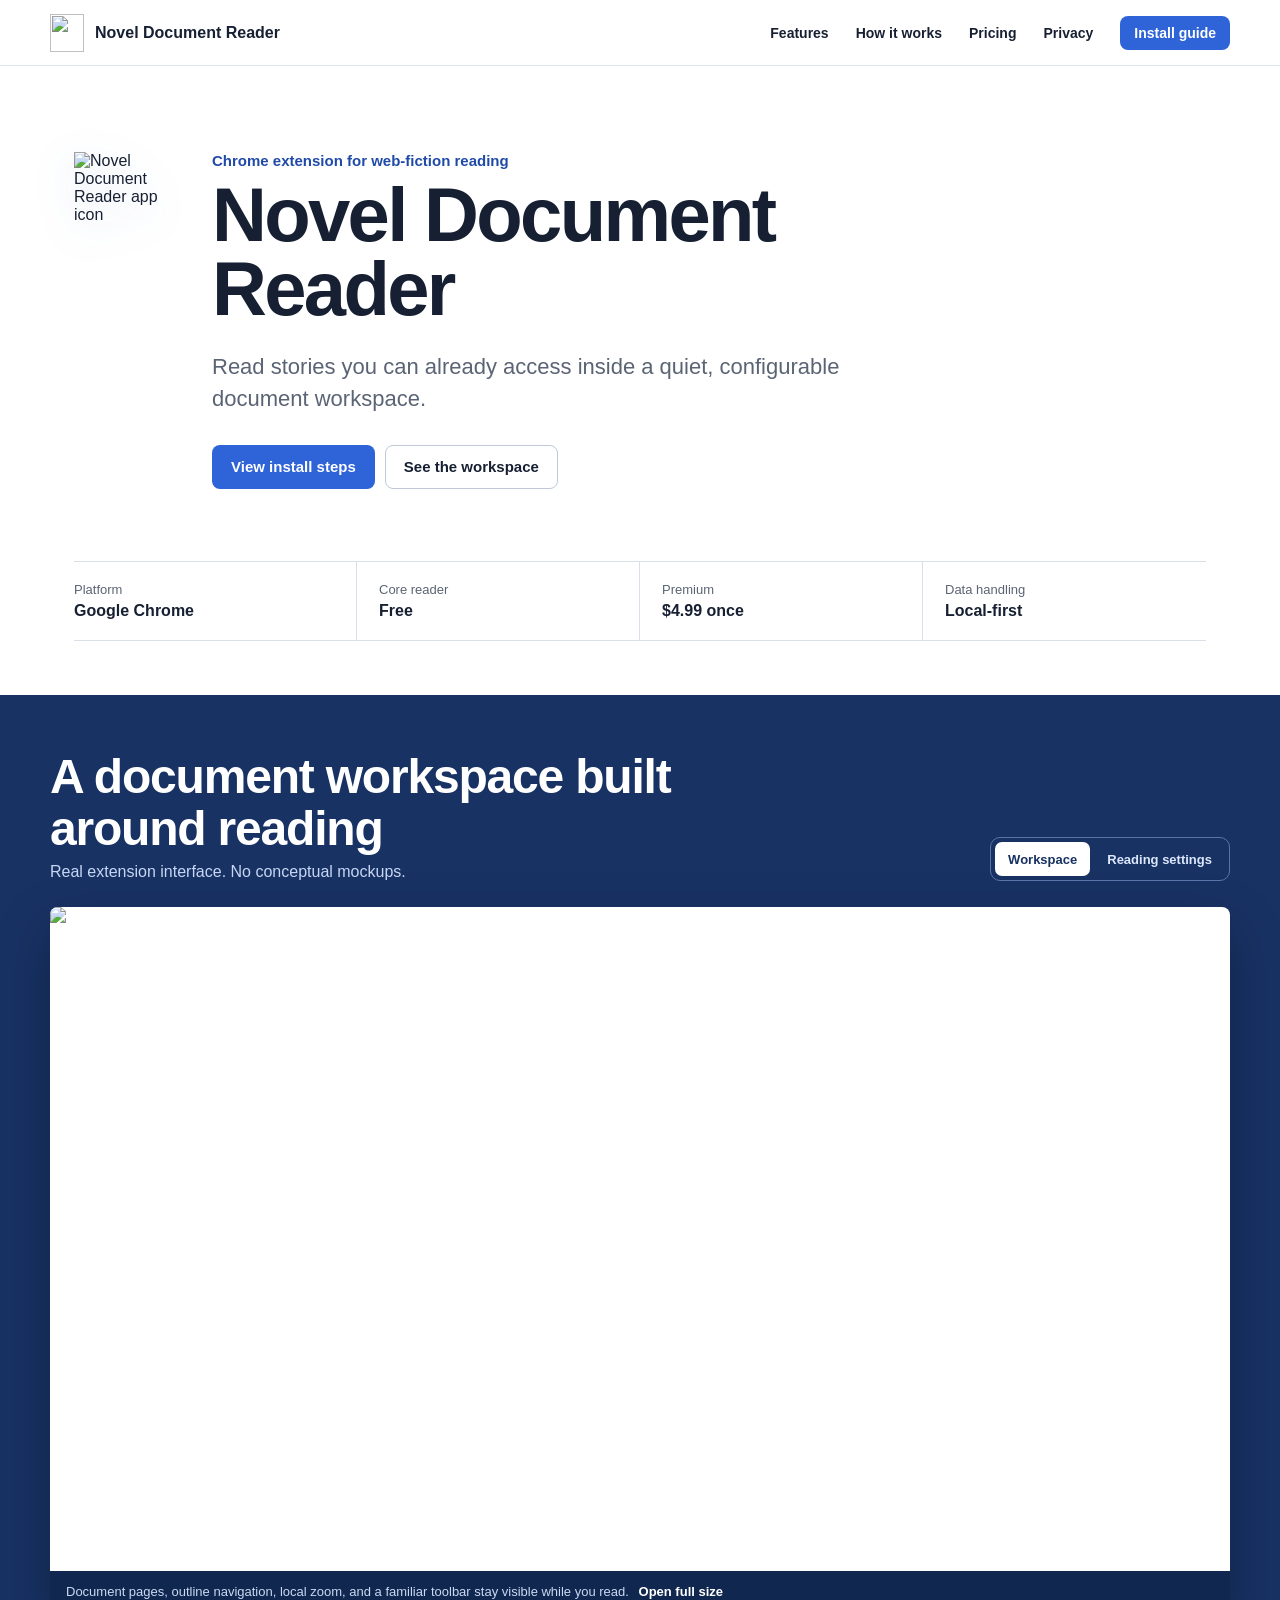
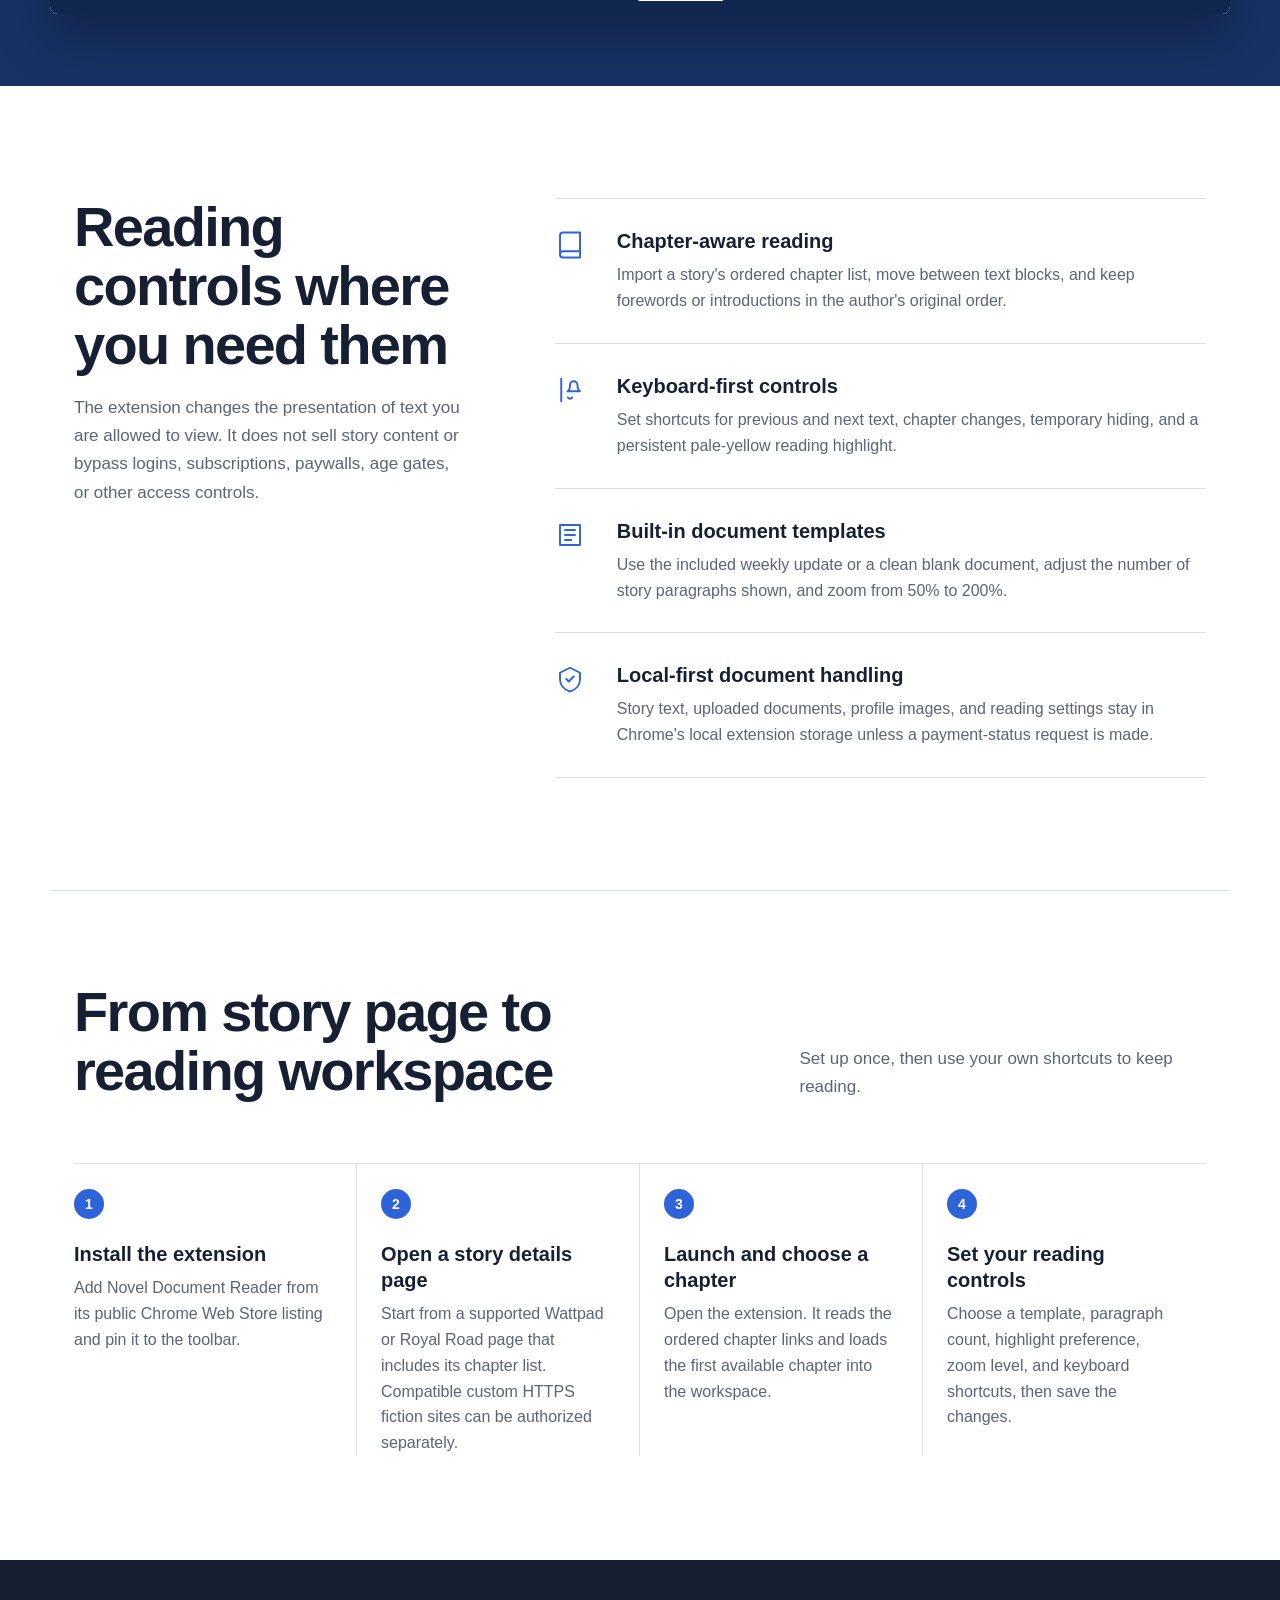
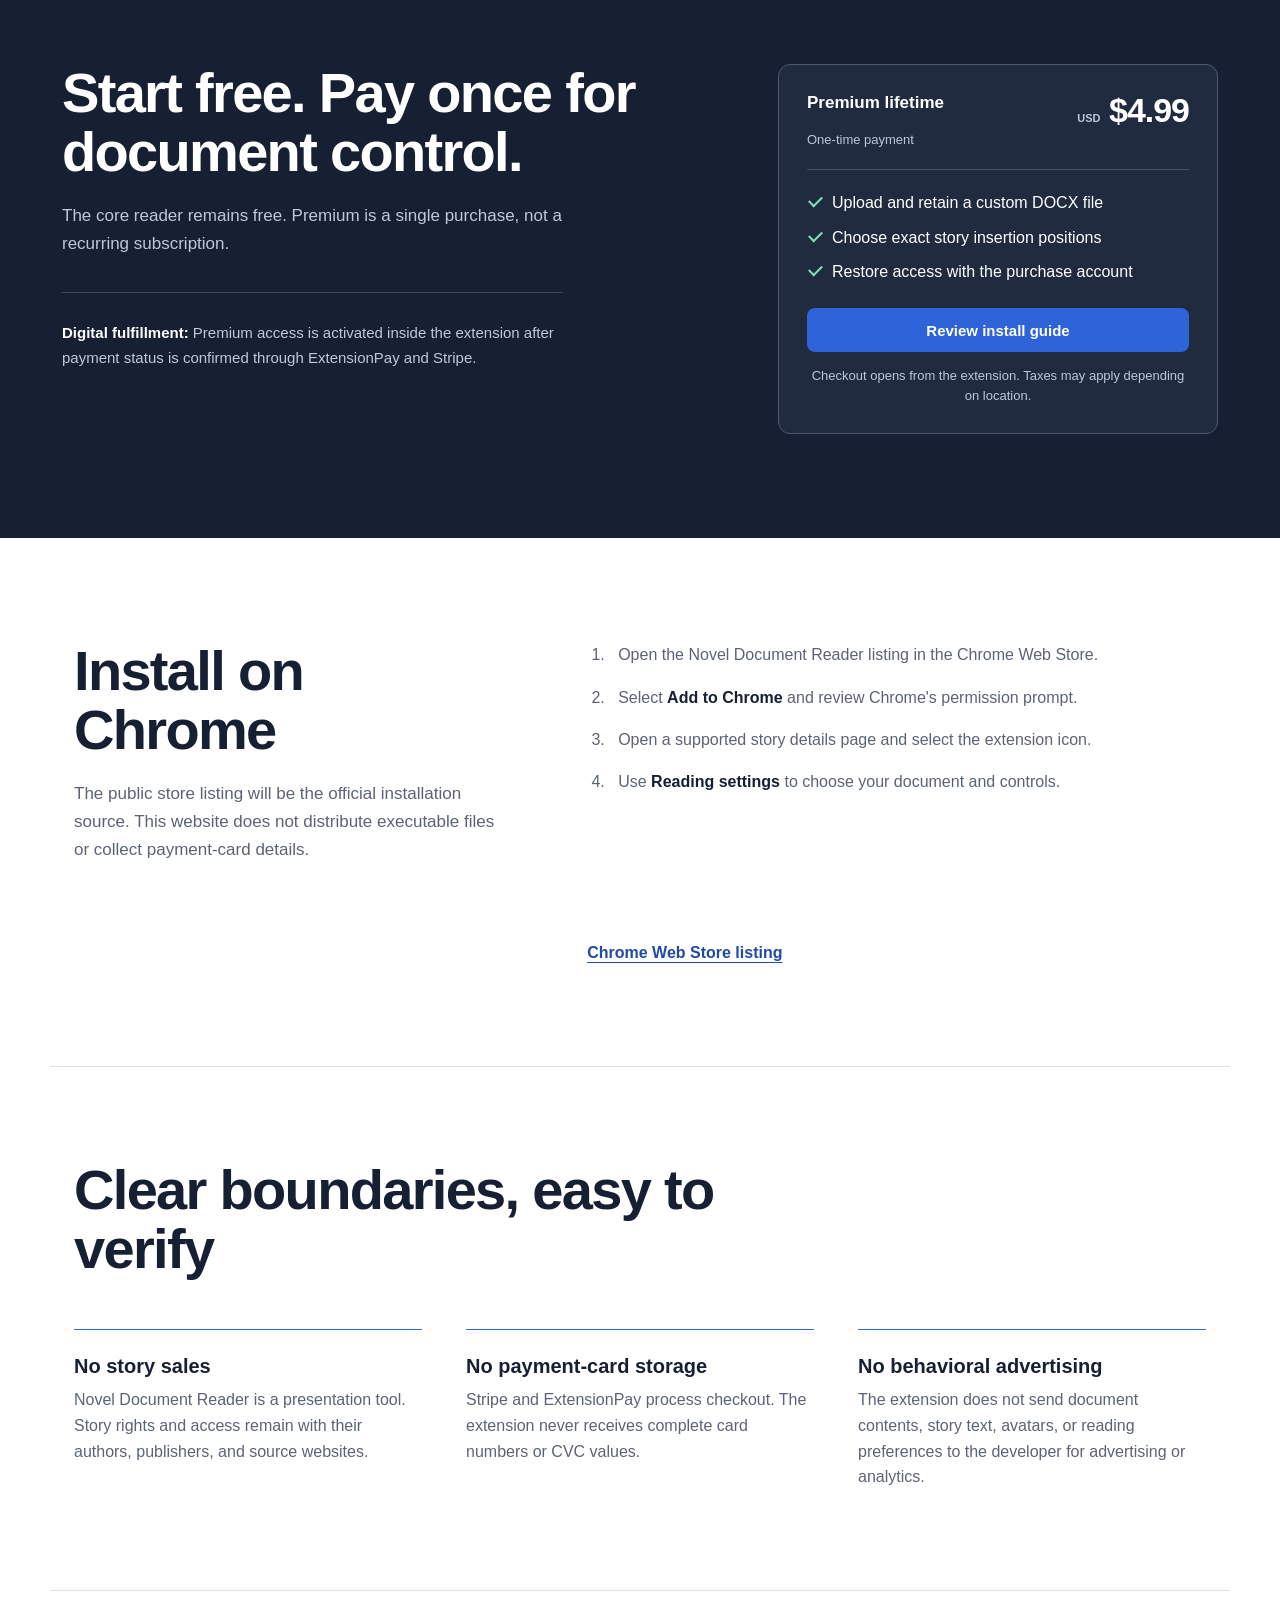
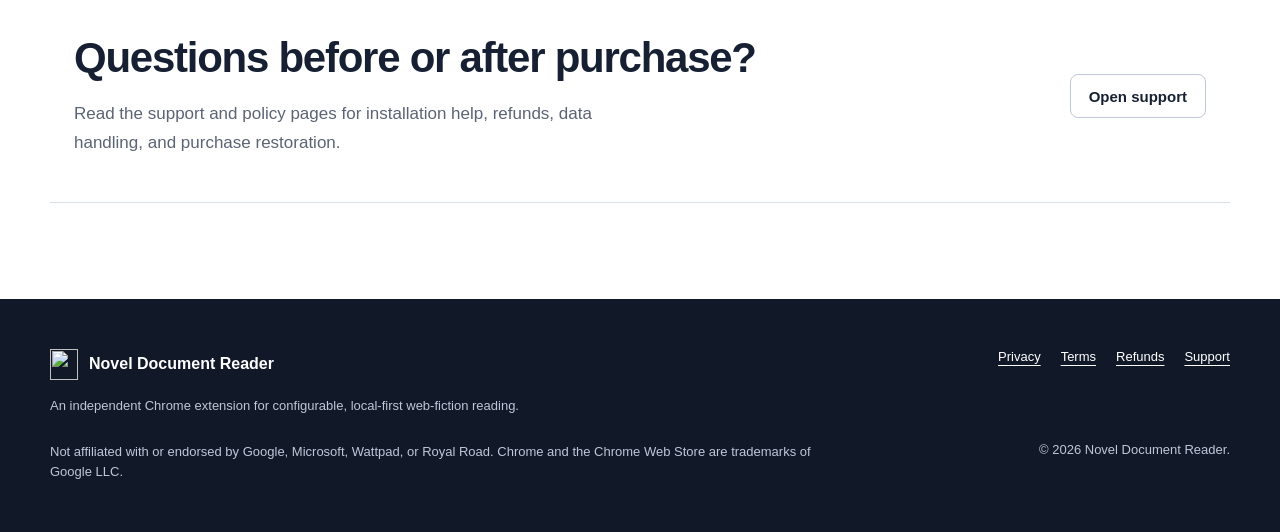
==== index.html @ 437c3168 "first commit" ====
<!doctype html>
<html lang="en">
  <head>
    <meta charset="utf-8">
    <meta name="viewport" content="width=device-width, initial-scale=1">
    <meta name="description" content="Novel Document Reader is a Chrome extension for reading user-accessible web fiction in a configurable document workspace.">
    <meta name="theme-color" content="#ffffff">
    <title>Novel Document Reader</title>
    <link rel="icon" href="assets/product-icon.svg" type="image/svg+xml">
    <link rel="stylesheet" href="styles.css">
    <script src="site-config.js" defer></script>
    <script src="script.js" defer></script>
  </head>
  <body>
    <a class="skip-link" href="#main">Skip to content</a>
    <header class="site-header">
      <a class="brand" href="index.html" aria-label="Novel Document Reader home">
        <img src="assets/product-icon.svg" alt="" width="34" height="38">
        <span>Novel Document Reader</span>
      </a>
      <button class="nav-toggle" type="button" aria-expanded="false" aria-controls="site-nav">
        <svg aria-hidden="true" viewBox="0 0 24 24"><path d="M4 7h16M4 12h16M4 17h16"/></svg>
        <span class="sr-only">Open navigation</span>
      </button>
      <nav id="site-nav" class="site-nav" aria-label="Primary navigation">
        <a href="#features">Features</a>
        <a href="#how-it-works">How it works</a>
        <a href="#pricing">Pricing</a>
        <a href="privacy.html">Privacy</a>
        <a class="header-cta" href="#install">Install guide</a>
      </nav>
    </header>

    <main id="main">
      <section class="product-hero" aria-labelledby="product-title">
        <div class="hero-copy">
          <img class="hero-icon" src="assets/product-icon.svg" alt="Novel Document Reader app icon" width="104" height="116">
          <div class="hero-heading">
            <p class="category">Chrome extension for web-fiction reading</p>
            <h1 id="product-title">Novel Document Reader</h1>
            <p class="hero-summary">Read stories you can already access inside a quiet, configurable document workspace.</p>
            <div class="hero-actions">
              <a class="button primary" href="#install">View install steps</a>
              <a class="button secondary" href="#product-tour">See the workspace</a>
            </div>
          </div>
        </div>
        <dl class="product-facts" aria-label="Product details">
          <div><dt>Platform</dt><dd>Google Chrome</dd></div>
          <div><dt>Core reader</dt><dd>Free</dd></div>
          <div><dt>Premium</dt><dd>$4.99 once</dd></div>
          <div><dt>Data handling</dt><dd>Local-first</dd></div>
        </dl>
      </section>

      <section id="product-tour" class="product-tour" aria-labelledby="tour-title">
        <div class="tour-heading">
          <div>
            <h2 id="tour-title">A document workspace built around reading</h2>
            <p>Real extension interface. No conceptual mockups.</p>
          </div>
          <div class="media-tabs" role="tablist" aria-label="Product screenshots">
            <button id="tab-workspace" role="tab" aria-selected="true" aria-controls="shot-workspace" data-shot="workspace">Workspace</button>
            <button id="tab-settings" role="tab" aria-selected="false" aria-controls="shot-settings" data-shot="settings">Reading settings</button>
          </div>
        </div>
        <div class="screenshot-stage">
          <figure id="shot-workspace" role="tabpanel" aria-labelledby="tab-workspace">
            <img src="assets/extension-workspace.png" alt="Novel Document Reader showing a multi-page document, document outline, formatting toolbar, and reading controls" width="1280" height="720">
            <figcaption>Document pages, outline navigation, local zoom, and a familiar toolbar stay visible while you read. <a href="assets/extension-workspace.png" target="_blank" rel="noreferrer">Open full size</a></figcaption>
          </figure>
          <figure id="shot-settings" role="tabpanel" aria-labelledby="tab-settings" hidden>
            <img src="assets/extension-settings.png" alt="Novel Document Reader settings panel with document templates, website selection, chapter controls, and premium options" width="1280" height="720">
            <figcaption>Choose the source website, chapter, document template, paragraph count, and keyboard controls from one settings panel. <a href="assets/extension-settings.png" target="_blank" rel="noreferrer">Open full size</a></figcaption>
          </figure>
        </div>
      </section>

      <section id="features" class="feature-section" aria-labelledby="features-title">
        <div class="section-intro">
          <h2 id="features-title">Reading controls where you need them</h2>
          <p>The extension changes the presentation of text you are allowed to view. It does not sell story content or bypass logins, subscriptions, paywalls, age gates, or other access controls.</p>
        </div>
        <div class="feature-list">
          <article>
            <svg aria-hidden="true" viewBox="0 0 24 24"><path d="M4 19.5A2.5 2.5 0 0 1 6.5 17H20M6.5 2H20v20H6.5A2.5 2.5 0 0 1 4 19.5v-15A2.5 2.5 0 0 1 6.5 2Z"/></svg>
            <div><h3>Chapter-aware reading</h3><p>Import a story's ordered chapter list, move between text blocks, and keep forewords or introductions in the author's original order.</p></div>
          </article>
          <article>
            <svg aria-hidden="true" viewBox="0 0 24 24"><path d="M18 8a3 3 0 1 0-6 0c0 4-2 5-2 5h10s-2-1-2-5ZM13.7 18a2 2 0 0 1-3.4 0M5 3v18"/></svg>
            <div><h3>Keyboard-first controls</h3><p>Set shortcuts for previous and next text, chapter changes, temporary hiding, and a persistent pale-yellow reading highlight.</p></div>
          </article>
          <article>
            <svg aria-hidden="true" viewBox="0 0 24 24"><path d="M4 4h16v16H4zM8 8h8M8 12h8M8 16h5"/></svg>
            <div><h3>Built-in document templates</h3><p>Use the included weekly update or a clean blank document, adjust the number of story paragraphs shown, and zoom from 50% to 200%.</p></div>
          </article>
          <article>
            <svg aria-hidden="true" viewBox="0 0 24 24"><path d="M12 3 4 7v5c0 5 3.4 8.7 8 10 4.6-1.3 8-5 8-10V7l-8-4ZM9 12l2 2 4-4"/></svg>
            <div><h3>Local-first document handling</h3><p>Story text, uploaded documents, profile images, and reading settings stay in Chrome's local extension storage unless a payment-status request is made.</p></div>
          </article>
        </div>
      </section>

      <section id="how-it-works" class="steps-section" aria-labelledby="steps-title">
        <div class="section-intro compact">
          <h2 id="steps-title">From story page to reading workspace</h2>
          <p>Set up once, then use your own shortcuts to keep reading.</p>
        </div>
        <ol class="steps">
          <li><span>1</span><div><h3>Install the extension</h3><p>Add Novel Document Reader from its public Chrome Web Store listing and pin it to the toolbar.</p></div></li>
          <li><span>2</span><div><h3>Open a story details page</h3><p>Start from a supported Wattpad or Royal Road page that includes its chapter list. Compatible custom HTTPS fiction sites can be authorized separately.</p></div></li>
          <li><span>3</span><div><h3>Launch and choose a chapter</h3><p>Open the extension. It reads the ordered chapter links and loads the first available chapter into the workspace.</p></div></li>
          <li><span>4</span><div><h3>Set your reading controls</h3><p>Choose a template, paragraph count, highlight preference, zoom level, and keyboard shortcuts, then save the changes.</p></div></li>
        </ol>
      </section>

      <section id="pricing" class="pricing-section" aria-labelledby="pricing-title">
        <div class="pricing-copy">
          <h2 id="pricing-title">Start free. Pay once for document control.</h2>
          <p>The core reader remains free. Premium is a single purchase, not a recurring subscription.</p>
          <p class="fulfillment"><strong>Digital fulfillment:</strong> Premium access is activated inside the extension after payment status is confirmed through ExtensionPay and Stripe.</p>
        </div>
        <div class="price-panel" aria-label="Premium lifetime price">
          <div class="price-line"><span>Premium lifetime</span><strong><small>USD</small> $4.99</strong></div>
          <p>One-time payment</p>
          <ul>
            <li>Upload and retain a custom DOCX file</li>
            <li>Choose exact story insertion positions</li>
            <li>Restore access with the purchase account</li>
          </ul>
          <a class="button primary full" href="#install">Review install guide</a>
          <p class="price-note">Checkout opens from the extension. Taxes may apply depending on location.</p>
        </div>
      </section>

      <section id="install" class="install-section" aria-labelledby="install-title">
        <div>
          <h2 id="install-title">Install on Chrome</h2>
          <p>The public store listing will be the official installation source. This website does not distribute executable files or collect payment-card details.</p>
        </div>
        <ol>
          <li>Open the Novel Document Reader listing in the Chrome Web Store.</li>
          <li>Select <strong>Add to Chrome</strong> and review Chrome's permission prompt.</li>
          <li>Open a supported story details page and select the extension icon.</li>
          <li>Use <strong>Reading settings</strong> to choose your document and controls.</li>
        </ol>
        <a class="text-link store-link" href="#" data-store-link aria-disabled="true">Chrome Web Store listing</a>
      </section>

      <section class="trust-section" aria-labelledby="trust-title">
        <h2 id="trust-title">Clear boundaries, easy to verify</h2>
        <div class="trust-grid">
          <div><h3>No story sales</h3><p>Novel Document Reader is a presentation tool. Story rights and access remain with their authors, publishers, and source websites.</p></div>
          <div><h3>No payment-card storage</h3><p>Stripe and ExtensionPay process checkout. The extension never receives complete card numbers or CVC values.</p></div>
          <div><h3>No behavioral advertising</h3><p>The extension does not send document contents, story text, avatars, or reading preferences to the developer for advertising or analytics.</p></div>
        </div>
      </section>

      <section class="support-strip" aria-labelledby="support-title">
        <div><h2 id="support-title">Questions before or after purchase?</h2><p>Read the support and policy pages for installation help, refunds, data handling, and purchase restoration.</p></div>
        <a class="button secondary" href="support.html">Open support</a>
      </section>
    </main>

    <footer class="site-footer">
      <div><a class="brand footer-brand" href="index.html"><img src="assets/product-icon.svg" alt="" width="28" height="31"><span>Novel Document Reader</span></a><p>An independent Chrome extension for configurable, local-first web-fiction reading.</p></div>
      <nav aria-label="Policies"><a href="privacy.html">Privacy</a><a href="terms.html">Terms</a><a href="refunds.html">Refunds</a><a href="support.html">Support</a></nav>
      <p class="legal">Not affiliated with or endorsed by Google, Microsoft, Wattpad, or Royal Road. Chrome and the Chrome Web Store are trademarks of Google LLC.</p>
      <p class="copyright">&copy; <span data-current-year></span> Novel Document Reader.</p>
    </footer>
  </body>
</html>
---- styles.css ----
@font-face {
  font-family: "Figtree";
  src: url("assets/fonts/Figtree-Variable.ttf") format("truetype");
  font-weight: 300 900;
  font-style: normal;
  font-display: swap;
}

:root {
  --paper: #ffffff;
  --canvas: #f3f6fb;
  --canvas-strong: #e9eef7;
  --ink: #172033;
  --muted: #5b6474;
  --blue: #2f63d8;
  --blue-dark: #204aa8;
  --blue-soft: #e9f0ff;
  --rule: #d9e0ea;
  --focus: #174ea6;
  --success: #167453;
  --max-width: 1180px;
  color-scheme: light;
  font-family: "Figtree", "Avenir Next", "Segoe UI", sans-serif;
  color: var(--ink);
  background: var(--paper);
  font-synthesis: none;
  text-rendering: optimizeLegibility;
}

* { box-sizing: border-box; }
html { scroll-behavior: smooth; }
body { min-width: 320px; margin: 0; background: var(--paper); }
body.nav-open { overflow: hidden; }
img { display: block; max-width: 100%; }
a { color: inherit; text-decoration-thickness: 1px; text-underline-offset: 4px; }
button, input, select { font: inherit; }
button, a { -webkit-tap-highlight-color: transparent; }
::selection { color: #fff; background: var(--blue); }

.sr-only { position: absolute; width: 1px; height: 1px; padding: 0; margin: -1px; overflow: hidden; clip: rect(0, 0, 0, 0); white-space: nowrap; border: 0; }
.skip-link { position: fixed; top: 10px; left: 10px; z-index: 100; padding: 10px 14px; color: #fff; background: var(--ink); transform: translateY(-150%); }
.skip-link:focus { transform: translateY(0); }
:focus-visible { outline: 3px solid var(--focus); outline-offset: 3px; }

.site-header { position: sticky; top: 0; z-index: 30; min-height: 66px; display: flex; align-items: center; justify-content: space-between; gap: 32px; padding: 10px max(24px, calc((100vw - var(--max-width)) / 2)); border-bottom: 1px solid rgba(217, 224, 234, .88); background: rgba(255, 255, 255, .96); }
.brand { display: inline-flex; align-items: center; gap: 11px; font-size: 16px; font-weight: 720; text-decoration: none; }
.brand img { flex: 0 0 auto; }
.site-nav { display: flex; align-items: center; gap: 27px; font-size: 14px; font-weight: 560; }
.site-nav a { text-decoration: none; }
.site-nav a:not(.header-cta):hover { color: var(--blue-dark); }
.header-cta { padding: 9px 14px; border-radius: 8px; color: #fff; background: var(--blue); }
.header-cta:hover { background: var(--blue-dark); }
.nav-toggle { display: none; width: 40px; height: 40px; place-items: center; padding: 0; border: 0; border-radius: 8px; color: var(--ink); background: transparent; }
.nav-toggle svg { width: 22px; fill: none; stroke: currentColor; stroke-width: 1.8; stroke-linecap: round; }

.product-hero { max-width: var(--max-width); min-height: 430px; margin: 0 auto; padding: 86px 24px 54px; }
.hero-copy { display: grid; grid-template-columns: 104px minmax(0, 760px); align-items: start; gap: 34px; }
.hero-icon { width: 104px; height: 116px; filter: drop-shadow(0 13px 20px rgba(31, 75, 164, .18)); }
.category { margin: 0 0 9px; color: var(--blue-dark); font-size: 15px; font-weight: 680; }
h1, h2, h3, p { overflow-wrap: break-word; }
h1 { max-width: 760px; margin: 0; font-size: clamp(46px, 6vw, 76px); line-height: .98; letter-spacing: -.035em; font-weight: 760; }
.hero-summary { max-width: 670px; margin: 24px 0 0; color: var(--muted); font-size: 22px; line-height: 1.45; }
.hero-actions { display: flex; flex-wrap: wrap; gap: 10px; margin-top: 30px; }
.button { min-height: 44px; display: inline-flex; align-items: center; justify-content: center; padding: 0 18px; border: 1px solid transparent; border-radius: 8px; font-size: 15px; font-weight: 680; text-decoration: none; transition: background-color .18s ease, border-color .18s ease, color .18s ease; }
.button.primary { color: #fff; background: var(--blue); }
.button.primary:hover { background: var(--blue-dark); }
.button.secondary { border-color: #bfc9d8; color: var(--ink); background: var(--paper); }
.button.secondary:hover { border-color: var(--blue); color: var(--blue-dark); background: var(--blue-soft); }
.button.full { width: 100%; }
.product-facts { display: grid; grid-template-columns: repeat(4, minmax(0, 1fr)); margin: 72px 0 0; border-top: 1px solid var(--rule); border-bottom: 1px solid var(--rule); }
.product-facts div { min-width: 0; padding: 20px 22px; border-right: 1px solid var(--rule); }
.product-facts div:first-child { padding-left: 0; }
.product-facts div:last-child { border-right: 0; }
.product-facts dt { margin-bottom: 5px; color: var(--muted); font-size: 13px; }
.product-facts dd { margin: 0; font-size: 16px; font-weight: 680; }

.product-tour { padding: 56px max(24px, calc((100vw - var(--max-width)) / 2)) 72px; color: #fff; background: #183264; }
.tour-heading { display: flex; align-items: end; justify-content: space-between; gap: 24px; margin-bottom: 26px; }
.tour-heading h2 { max-width: 710px; margin: 0; font-size: clamp(30px, 4vw, 48px); line-height: 1.08; letter-spacing: -.025em; }
.tour-heading p { margin: 9px 0 0; color: #c8d7f4; }
.media-tabs { flex: 0 0 auto; display: flex; gap: 4px; padding: 4px; border: 1px solid #5874aa; border-radius: 10px; }
.media-tabs button { min-height: 34px; padding: 0 13px; border: 0; border-radius: 7px; color: #dce7fb; background: transparent; cursor: pointer; font-size: 13px; font-weight: 620; }
.media-tabs button[aria-selected="true"] { color: #173263; background: #fff; }
.screenshot-stage { overflow: hidden; border-radius: 8px; background: #fff; box-shadow: 0 22px 54px rgba(0, 0, 0, .28); }
.screenshot-stage figure { margin: 0; }
.screenshot-stage figure[hidden] { display: none; }
.screenshot-stage img { width: 100%; height: auto; aspect-ratio: 16 / 9; object-fit: cover; object-position: top left; }
.screenshot-stage figcaption { padding: 12px 16px; color: #cbd9f3; background: #102750; font-size: 13px; line-height: 1.45; }
.screenshot-stage figcaption a { margin-left: 6px; color: #fff; font-weight: 680; white-space: nowrap; }

.feature-section, .steps-section, .pricing-section, .install-section, .trust-section, .support-strip { max-width: var(--max-width); margin: 0 auto; padding-left: 24px; padding-right: 24px; }
.feature-section { display: grid; grid-template-columns: minmax(260px, .75fr) minmax(0, 1.25fr); gap: 90px; padding-top: 112px; padding-bottom: 112px; }
.section-intro { align-self: start; position: sticky; top: 106px; }
.section-intro h2, .pricing-copy h2, .install-section h2, .trust-section > h2, .support-strip h2 { margin: 0; font-size: clamp(34px, 4.4vw, 56px); line-height: 1.05; letter-spacing: -.03em; }
.section-intro p, .pricing-copy > p, .install-section > div > p, .support-strip p { max-width: 60ch; margin: 20px 0 0; color: var(--muted); font-size: 17px; line-height: 1.65; }
.feature-list { border-top: 1px solid var(--rule); }
.feature-list article { display: grid; grid-template-columns: 42px minmax(0, 1fr); gap: 20px; padding: 29px 0; border-bottom: 1px solid var(--rule); }
.feature-list svg { width: 30px; height: 30px; margin-top: 2px; fill: none; stroke: var(--blue); stroke-width: 1.55; stroke-linecap: round; stroke-linejoin: round; }
.feature-list h3, .steps h3, .trust-grid h3 { margin: 0; font-size: 20px; line-height: 1.3; }
.feature-list p, .steps p, .trust-grid p { max-width: 66ch; margin: 8px 0 0; color: var(--muted); line-height: 1.62; }

.steps-section { padding-top: 92px; padding-bottom: 104px; border-top: 1px solid var(--rule); }
.section-intro.compact { position: static; display: grid; grid-template-columns: minmax(0, 1fr) minmax(260px, .6fr); gap: 48px; align-items: end; }
.section-intro.compact p { margin: 0; }
.steps { display: grid; grid-template-columns: repeat(4, minmax(0, 1fr)); gap: 0; margin: 62px 0 0; padding: 0; list-style: none; border-top: 1px solid var(--rule); }
.steps li { padding: 25px 24px 0 0; border-right: 1px solid var(--rule); }
.steps li + li { padding-left: 24px; }
.steps li:last-child { border-right: 0; }
.steps li > span { width: 30px; height: 30px; display: grid; place-items: center; margin-bottom: 22px; border-radius: 50%; color: #fff; background: var(--blue); font-size: 14px; font-variant-numeric: tabular-nums; font-weight: 720; }

.pricing-section { max-width: none; display: grid; grid-template-columns: minmax(0, 620px) minmax(340px, 440px); justify-content: center; gap: 96px; padding-top: 104px; padding-bottom: 104px; color: #fff; background: #172033; }
.pricing-copy > p { color: #bec8d9; }
.pricing-copy .fulfillment { margin-top: 34px; padding-top: 28px; border-top: 1px solid #3d4658; font-size: 15px; }
.pricing-copy .fulfillment strong { color: #fff; }
.price-panel { align-self: start; padding: 28px; border: 1px solid #4a5770; border-radius: 12px; background: #202b40; }
.price-line { display: flex; align-items: start; justify-content: space-between; gap: 20px; }
.price-line > span { font-size: 17px; font-weight: 670; }
.price-line strong { font-size: 34px; line-height: 1; letter-spacing: -.03em; white-space: nowrap; }
.price-line small { color: #bac6dc; font-size: 11px; letter-spacing: 0; }
.price-panel > p { margin: 5px 0 22px; color: #bac6dc; font-size: 13px; }
.price-panel ul { display: grid; gap: 12px; margin: 0 0 25px; padding: 22px 0 0; border-top: 1px solid #46536a; list-style: none; }
.price-panel li { position: relative; padding-left: 25px; line-height: 1.4; }
.price-panel li::before { content: ""; position: absolute; left: 2px; top: 4px; width: 11px; height: 6px; border-left: 2px solid #7ee0b9; border-bottom: 2px solid #7ee0b9; transform: rotate(-45deg); }
.price-panel .price-note { margin: 14px 0 0; text-align: center; line-height: 1.5; }

.install-section { display: grid; grid-template-columns: minmax(260px, .7fr) minmax(340px, 1fr); gap: 80px; padding-top: 104px; padding-bottom: 104px; }
.install-section ol { margin: 0; padding-left: 22px; }
.install-section li { padding: 0 0 17px 9px; color: var(--muted); line-height: 1.58; }
.install-section li strong { color: var(--ink); }
.install-section .text-link { grid-column: 2; justify-self: start; color: var(--blue-dark); font-weight: 680; }
.store-link[aria-disabled="true"] { color: var(--muted); cursor: not-allowed; text-decoration-style: dotted; }

.trust-section { padding-top: 94px; padding-bottom: 100px; border-top: 1px solid var(--rule); }
.trust-section > h2 { max-width: 700px; }
.trust-grid { display: grid; grid-template-columns: repeat(3, minmax(0, 1fr)); gap: 44px; margin-top: 50px; }
.trust-grid div { padding-top: 23px; border-top: 1px solid var(--blue); }
.support-strip { display: flex; align-items: center; justify-content: space-between; gap: 48px; margin-bottom: 96px; padding-top: 45px; padding-bottom: 45px; border-top: 1px solid var(--rule); border-bottom: 1px solid var(--rule); }
.support-strip h2 { font-size: clamp(28px, 3.5vw, 42px); }

.site-footer { display: grid; grid-template-columns: minmax(300px, 1fr) auto; gap: 26px 60px; padding: 50px max(24px, calc((100vw - var(--max-width)) / 2)); color: #bec7d8; background: #111828; font-size: 13px; }
.footer-brand { color: #fff; }
.site-footer > div > p { max-width: 470px; margin: 13px 0 0; line-height: 1.55; }
.site-footer nav { display: flex; flex-wrap: wrap; align-items: start; justify-content: end; gap: 20px; }
.site-footer nav a { color: #fff; }
.site-footer .legal { max-width: 780px; margin: 0; line-height: 1.55; }
.site-footer .copyright { margin: 0; text-align: right; }

.policy-main { max-width: 820px; min-height: calc(100vh - 320px); margin: 0 auto; padding: 78px 24px 110px; }
.policy-main h1 { max-width: 800px; font-size: clamp(42px, 6vw, 68px); }
.policy-lead { margin: 20px 0 48px; color: var(--muted); font-size: 19px; line-height: 1.6; }
.policy-main section { padding: 28px 0; border-top: 1px solid var(--rule); }
.policy-main h2 { margin: 0 0 12px; font-size: 24px; letter-spacing: -.015em; }
.policy-main p, .policy-main li { color: #434d5e; line-height: 1.7; }
.policy-main ul { padding-left: 22px; }
.policy-meta { display: flex; flex-wrap: wrap; gap: 14px 30px; margin-top: 32px; color: var(--muted); font-size: 14px; }
.contact-link { color: var(--blue-dark); font-weight: 650; }
.notice { padding: 16px 18px; border: 1px solid #e6b858; border-radius: 8px; color: #62470c; background: #fff8e6; }

@media (max-width: 920px) {
  .feature-section, .pricing-section, .install-section { grid-template-columns: 1fr; gap: 52px; }
  .section-intro { position: static; }
  .steps { grid-template-columns: repeat(2, minmax(0, 1fr)); row-gap: 38px; }
  .steps li:nth-child(2) { border-right: 0; }
  .steps li:nth-child(3) { padding-left: 0; }
  .pricing-section { justify-content: stretch; }
  .price-panel { width: min(100%, 520px); }
  .install-section .text-link { grid-column: 1; }
  .trust-grid { grid-template-columns: 1fr; gap: 24px; }
}

@media (max-width: 720px) {
  .site-header { min-height: 58px; padding: 8px 18px; }
  .brand { font-size: 14px; }
  .brand img { width: 29px; height: 33px; }
  .nav-toggle { display: grid; }
  .site-nav { position: fixed; inset: 58px 0 0; display: none; align-content: start; gap: 0; padding: 22px 20px; background: var(--paper); }
  .nav-open .site-nav { display: grid; }
  .site-nav a { padding: 16px 5px; border-bottom: 1px solid var(--rule); font-size: 17px; }
  .site-nav .header-cta { margin-top: 18px; border: 0; text-align: center; }
  .product-hero { min-height: auto; padding-top: 56px; }
  .hero-copy { grid-template-columns: 68px minmax(0, 1fr); gap: 18px; }
  .hero-icon { width: 68px; height: 76px; }
  h1 { font-size: clamp(38px, 12vw, 56px); }
  .category { font-size: 13px; }
  .hero-summary { grid-column: 1 / -1; margin-top: 18px; font-size: 18px; }
  .hero-actions { grid-column: 1 / -1; }
  .product-facts { grid-template-columns: repeat(2, minmax(0, 1fr)); margin-top: 48px; }
  .product-facts div { padding: 16px 14px; border-bottom: 1px solid var(--rule); }
  .product-facts div:nth-child(2) { border-right: 0; }
  .product-facts div:nth-child(3), .product-facts div:nth-child(4) { border-bottom: 0; }
  .product-facts div:first-child { padding-left: 14px; }
  .tour-heading { align-items: stretch; flex-direction: column; }
  .media-tabs { align-self: start; }
  .screenshot-stage img { min-height: 0; object-fit: contain; object-position: top left; }
  .feature-section, .steps-section, .install-section, .trust-section { padding-top: 72px; padding-bottom: 72px; }
  .section-intro.compact { grid-template-columns: 1fr; gap: 12px; }
  .steps { grid-template-columns: 1fr; }
  .steps li, .steps li + li, .steps li:nth-child(3) { display: grid; grid-template-columns: 36px minmax(0, 1fr); gap: 14px; padding: 22px 0; border-right: 0; border-bottom: 1px solid var(--rule); }
  .steps li > span { margin: 0; }
  .pricing-section { padding: 74px 24px; }
  .install-section { gap: 34px; }
  .support-strip { align-items: stretch; flex-direction: column; margin-bottom: 64px; }
  .site-footer { grid-template-columns: 1fr; }
  .site-footer nav { justify-content: start; }
  .site-footer .copyright { text-align: left; }
}

@media (prefers-reduced-motion: reduce) {
  html { scroll-behavior: auto; }
  *, *::before, *::after { transition-duration: .01ms !important; animation-duration: .01ms !important; animation-iteration-count: 1 !important; }
}
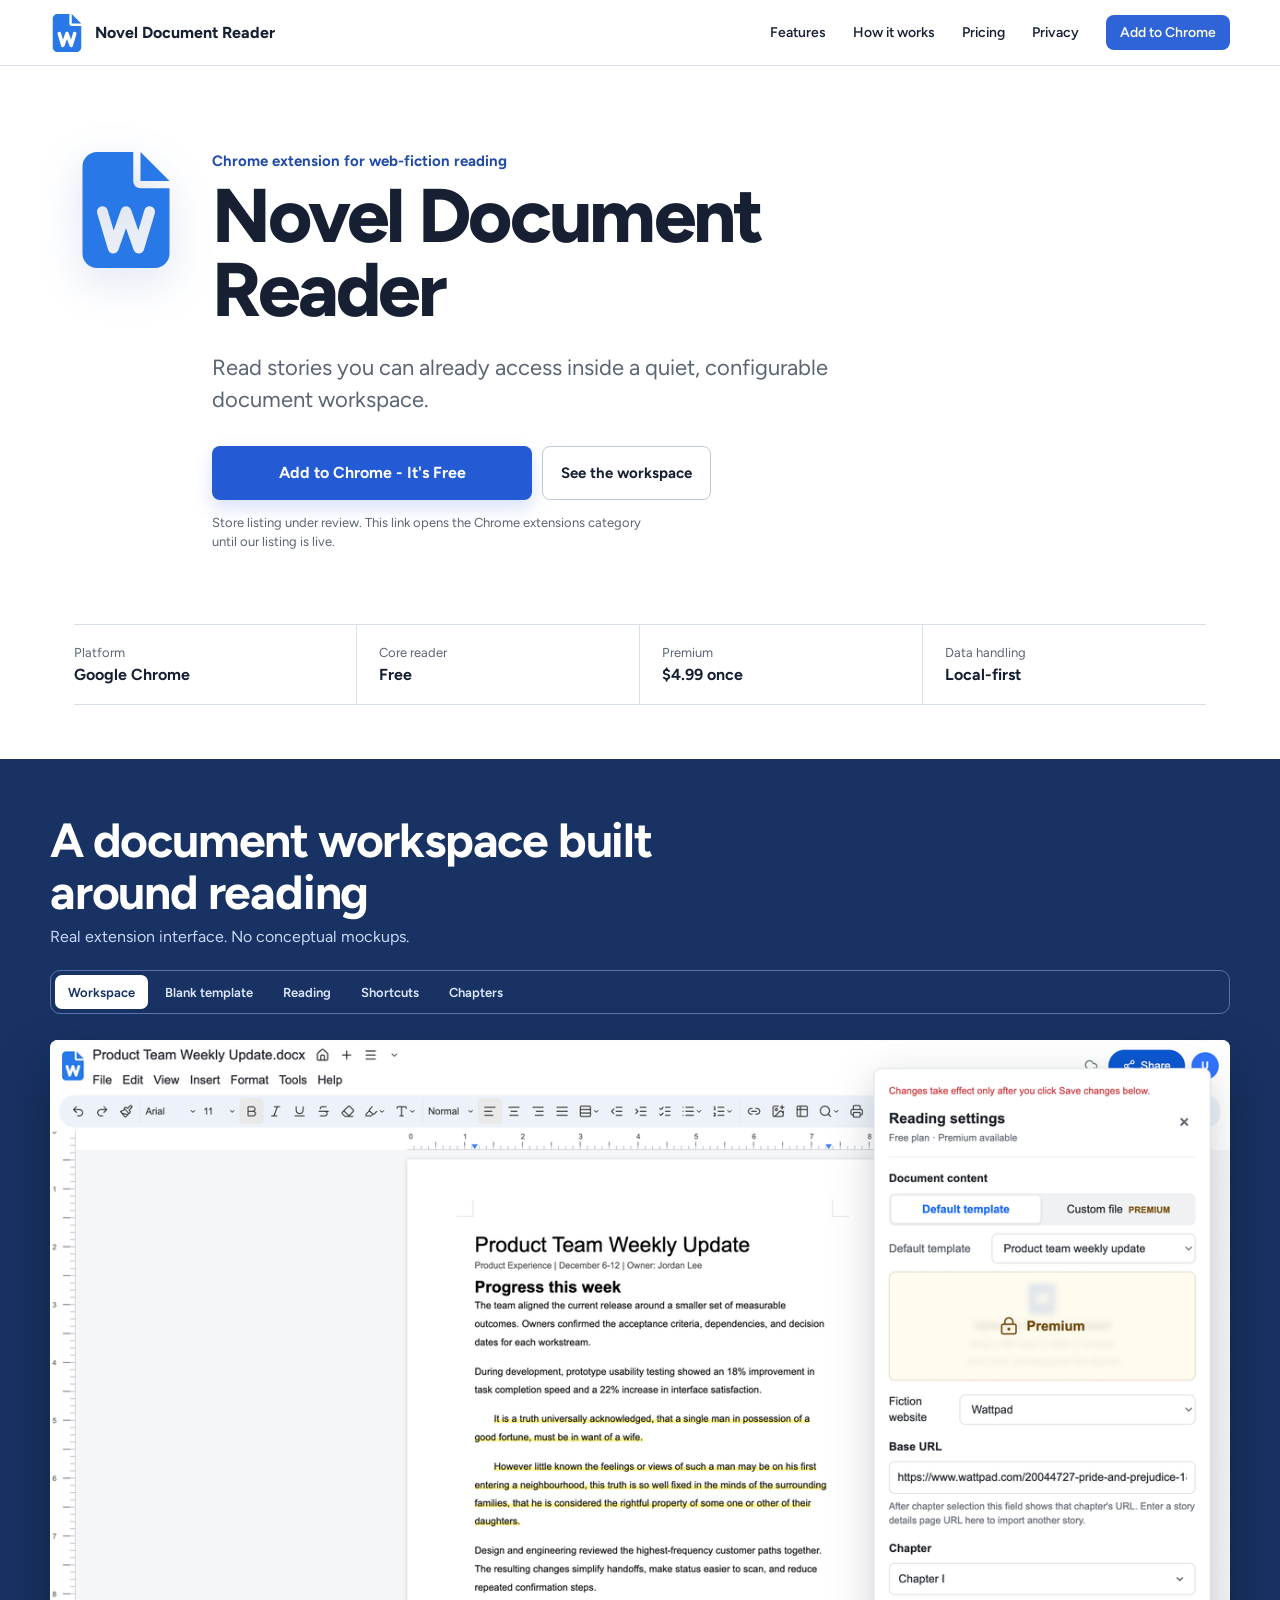
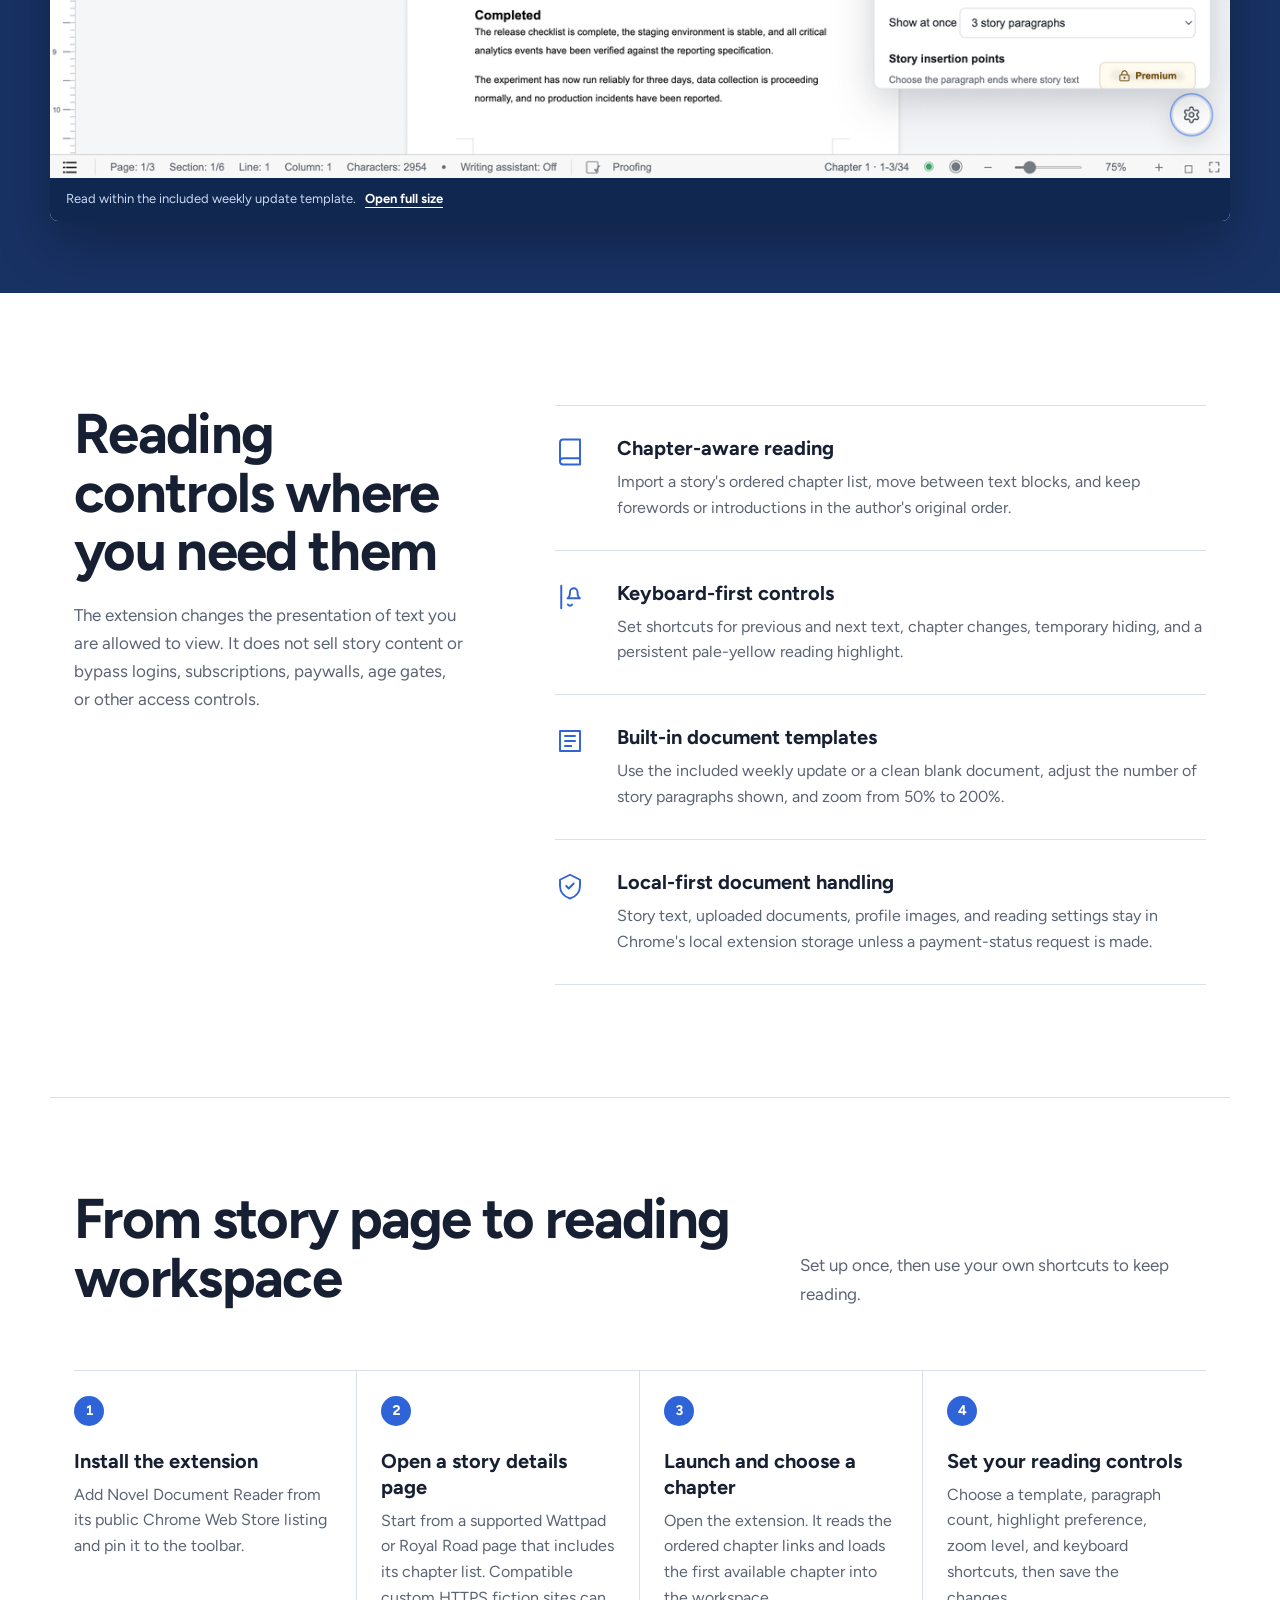
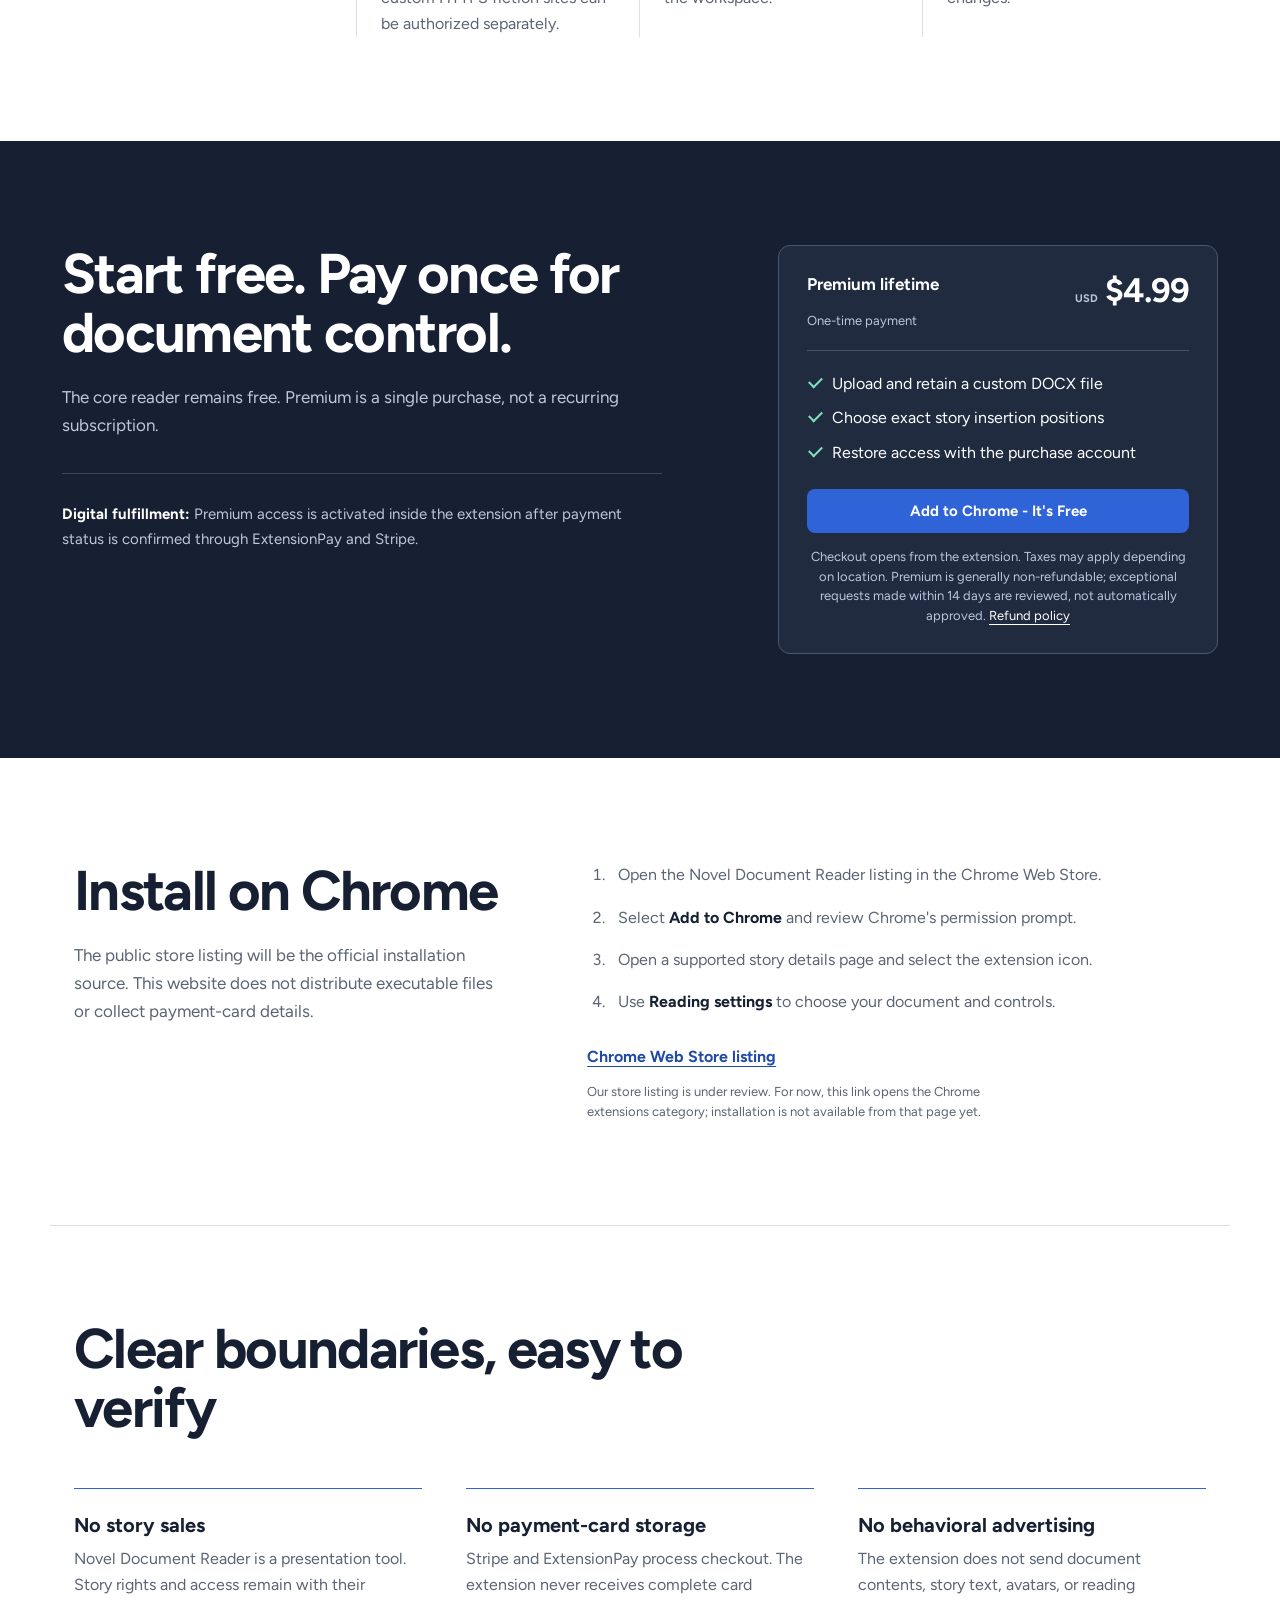
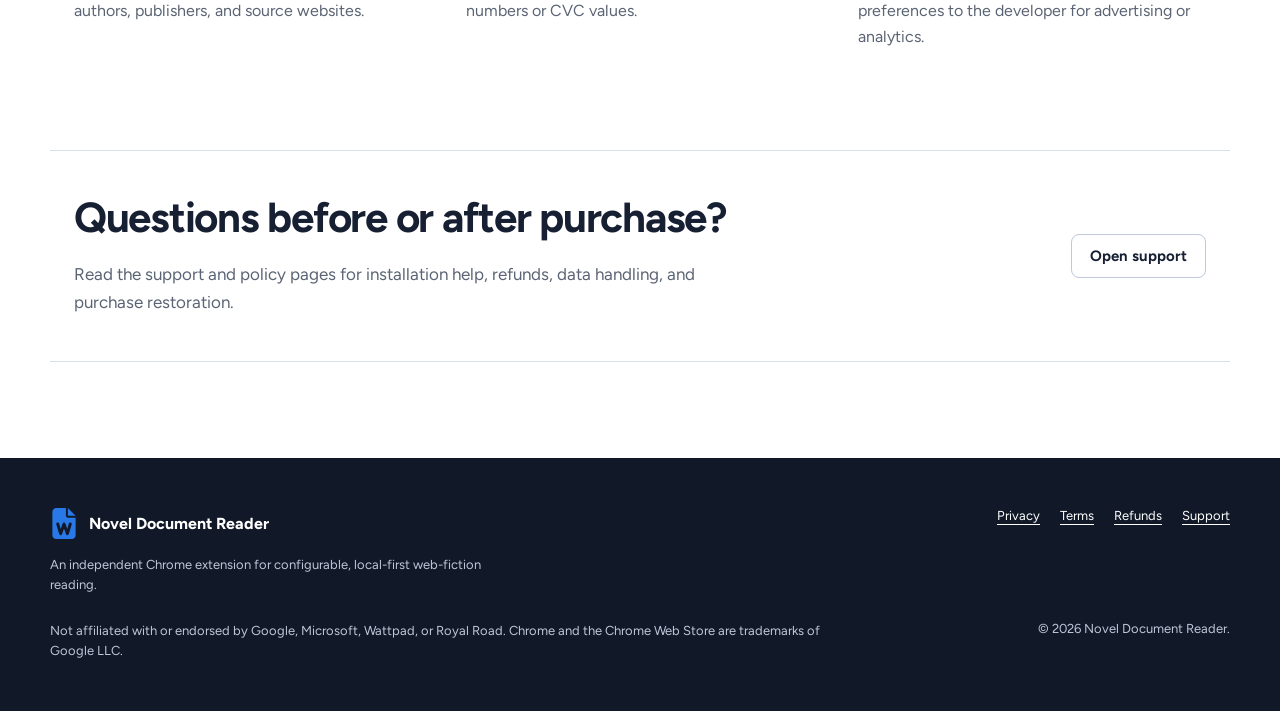
==== commit 576f9b96: "Refresh site screenshots, store CTAs, and refund terms" ====
--- a/index.html
+++ b/index.html
@@ -27,7 +27,7 @@
         <a href="#how-it-works">How it works</a>
         <a href="#pricing">Pricing</a>
         <a href="privacy.html">Privacy</a>
-        <a class="header-cta" href="#install">Install guide</a>
+        <a class="header-cta" href="https://chromewebstore.google.com/category/extensions" data-store-link>Add to Chrome</a>
       </nav>
     </header>
 
@@ -40,9 +40,10 @@
             <h1 id="product-title">Novel Document Reader</h1>
             <p class="hero-summary">Read stories you can already access inside a quiet, configurable document workspace.</p>
             <div class="hero-actions">
-              <a class="button primary" href="#install">View install steps</a>
+              <a class="button primary store-cta" href="https://chromewebstore.google.com/category/extensions" data-store-link>Add to Chrome - It's Free</a>
               <a class="button secondary" href="#product-tour">See the workspace</a>
             </div>
+            <p class="store-status">Store listing under review. This link opens the Chrome extensions category until our listing is live.</p>
           </div>
         </div>
         <dl class="product-facts" aria-label="Product details">
@@ -60,18 +61,33 @@
             <p>Real extension interface. No conceptual mockups.</p>
           </div>
           <div class="media-tabs" role="tablist" aria-label="Product screenshots">
-            <button id="tab-workspace" role="tab" aria-selected="true" aria-controls="shot-workspace" data-shot="workspace">Workspace</button>
-            <button id="tab-settings" role="tab" aria-selected="false" aria-controls="shot-settings" data-shot="settings">Reading settings</button>
+            <button id="tab-report" role="tab" aria-selected="true" aria-controls="shot-report" data-shot="report">Workspace</button>
+            <button id="tab-blank" role="tab" aria-selected="false" aria-controls="shot-blank" data-shot="blank">Blank template</button>
+            <button id="tab-reading" role="tab" aria-selected="false" aria-controls="shot-reading" data-shot="reading">Reading</button>
+            <button id="tab-shortcuts" role="tab" aria-selected="false" aria-controls="shot-shortcuts" data-shot="shortcuts">Shortcuts</button>
+            <button id="tab-chapters" role="tab" aria-selected="false" aria-controls="shot-chapters" data-shot="chapters">Chapters</button>
           </div>
         </div>
         <div class="screenshot-stage">
-          <figure id="shot-workspace" role="tabpanel" aria-labelledby="tab-workspace">
-            <img src="assets/extension-workspace.png" alt="Novel Document Reader showing a multi-page document, document outline, formatting toolbar, and reading controls" width="1280" height="720">
-            <figcaption>Document pages, outline navigation, local zoom, and a familiar toolbar stay visible while you read. <a href="assets/extension-workspace.png" target="_blank" rel="noreferrer">Open full size</a></figcaption>
+          <figure id="shot-report" role="tabpanel" aria-labelledby="tab-report">
+            <img src="assets/screenshot-1-1280x800.png" alt="Weekly update document with story paragraphs inserted and the reading settings open" width="1280" height="800">
+            <figcaption>Read within the included weekly update template. <a href="assets/screenshot-1-1280x800.png" target="_blank" rel="noreferrer">Open full size</a></figcaption>
           </figure>
-          <figure id="shot-settings" role="tabpanel" aria-labelledby="tab-settings" hidden>
-            <img src="assets/extension-settings.png" alt="Novel Document Reader settings panel with document templates, website selection, chapter controls, and premium options" width="1280" height="720">
-            <figcaption>Choose the source website, chapter, document template, paragraph count, and keyboard controls from one settings panel. <a href="assets/extension-settings.png" target="_blank" rel="noreferrer">Open full size</a></figcaption>
+          <figure id="shot-blank" role="tabpanel" aria-labelledby="tab-blank" hidden>
+            <img src="assets/screenshot-2-1280x800.png" alt="Blank document template with highlighted story text and custom paragraph count settings" width="1280" height="800">
+            <figcaption>Switch to a clean document for uninterrupted reading. <a href="assets/screenshot-2-1280x800.png" target="_blank" rel="noreferrer">Open full size</a></figcaption>
+          </figure>
+          <figure id="shot-reading" role="tabpanel" aria-labelledby="tab-reading" hidden>
+            <img src="assets/screenshot-3-1280x800.png" alt="Blank document filled with highlighted story paragraphs without the settings panel" width="1280" height="800">
+            <figcaption>Story paragraphs stay legible inside a paginated document. <a href="assets/screenshot-3-1280x800.png" target="_blank" rel="noreferrer">Open full size</a></figcaption>
+          </figure>
+          <figure id="shot-shortcuts" role="tabpanel" aria-labelledby="tab-shortcuts" hidden>
+            <img src="assets/screenshot-4-1280x800.png" alt="Reading settings showing chapter controls and configurable keyboard shortcuts" width="1280" height="800">
+            <figcaption>Customize chapter navigation and reading shortcuts. <a href="assets/screenshot-4-1280x800.png" target="_blank" rel="noreferrer">Open full size</a></figcaption>
+          </figure>
+          <figure id="shot-chapters" role="tabpanel" aria-labelledby="tab-chapters" hidden>
+            <img src="assets/screenshot-5-1280x800.png" alt="Chapter selection dialog listing chapters in the author's order" width="1280" height="800">
+            <figcaption>Choose from the author's ordered chapter list. <a href="assets/screenshot-5-1280x800.png" target="_blank" rel="noreferrer">Open full size</a></figcaption>
           </figure>
         </div>
       </section>
@@ -128,8 +144,8 @@
             <li>Choose exact story insertion positions</li>
             <li>Restore access with the purchase account</li>
           </ul>
-          <a class="button primary full" href="#install">Review install guide</a>
-          <p class="price-note">Checkout opens from the extension. Taxes may apply depending on location.</p>
+          <a class="button primary full" href="https://chromewebstore.google.com/category/extensions" data-store-link>Add to Chrome - It's Free</a>
+          <p class="price-note">Checkout opens from the extension. Taxes may apply depending on location. Premium is generally non-refundable; exceptional requests made within 14 days are reviewed, not automatically approved. <a href="refunds.html">Refund policy</a></p>
         </div>
       </section>
 
@@ -144,7 +160,8 @@
           <li>Open a supported story details page and select the extension icon.</li>
           <li>Use <strong>Reading settings</strong> to choose your document and controls.</li>
         </ol>
-        <a class="text-link store-link" href="#" data-store-link aria-disabled="true">Chrome Web Store listing</a>
+        <a class="text-link store-link" href="https://chromewebstore.google.com/category/extensions" data-store-link>Chrome Web Store listing</a>
+        <p class="store-status install-status">Our store listing is under review. For now, this link opens the Chrome extensions category; installation is not available from that page yet.</p>
       </section>
 
       <section class="trust-section" aria-labelledby="trust-title">
--- a/styles.css
+++ b/styles.css
@@ -61,9 +61,12 @@
 h1 { max-width: 760px; margin: 0; font-size: clamp(46px, 6vw, 76px); line-height: .98; letter-spacing: -.035em; font-weight: 760; }
 .hero-summary { max-width: 670px; margin: 24px 0 0; color: var(--muted); font-size: 22px; line-height: 1.45; }
 .hero-actions { display: flex; flex-wrap: wrap; gap: 10px; margin-top: 30px; }
+.store-status { max-width: 55ch; margin: 13px 0 0; color: var(--muted); font-size: 13px; line-height: 1.5; }
 .button { min-height: 44px; display: inline-flex; align-items: center; justify-content: center; padding: 0 18px; border: 1px solid transparent; border-radius: 8px; font-size: 15px; font-weight: 680; text-decoration: none; transition: background-color .18s ease, border-color .18s ease, color .18s ease; }
 .button.primary { color: #fff; background: var(--blue); }
 .button.primary:hover { background: var(--blue-dark); }
+.button.store-cta { min-width: min(100%, 320px); min-height: 54px; padding: 0 26px; color: #fff; background: #245bd4; box-shadow: 0 8px 18px rgba(36, 91, 212, .18); font-size: 16px; }
+.button.store-cta:hover { background: #184ab8; }
 .button.secondary { border-color: #bfc9d8; color: var(--ink); background: var(--paper); }
 .button.secondary:hover { border-color: var(--blue); color: var(--blue-dark); background: var(--blue-soft); }
 .button.full { width: 100%; }
@@ -75,16 +78,16 @@
 .product-facts dd { margin: 0; font-size: 16px; font-weight: 680; }
 
 .product-tour { padding: 56px max(24px, calc((100vw - var(--max-width)) / 2)) 72px; color: #fff; background: #183264; }
-.tour-heading { display: flex; align-items: end; justify-content: space-between; gap: 24px; margin-bottom: 26px; }
+.tour-heading { display: grid; gap: 24px; margin-bottom: 26px; }
 .tour-heading h2 { max-width: 710px; margin: 0; font-size: clamp(30px, 4vw, 48px); line-height: 1.08; letter-spacing: -.025em; }
 .tour-heading p { margin: 9px 0 0; color: #c8d7f4; }
-.media-tabs { flex: 0 0 auto; display: flex; gap: 4px; padding: 4px; border: 1px solid #5874aa; border-radius: 10px; }
-.media-tabs button { min-height: 34px; padding: 0 13px; border: 0; border-radius: 7px; color: #dce7fb; background: transparent; cursor: pointer; font-size: 13px; font-weight: 620; }
+.media-tabs { max-width: 100%; display: flex; gap: 4px; overflow-x: auto; padding: 4px; border: 1px solid #5874aa; border-radius: 10px; scrollbar-width: thin; }
+.media-tabs button { flex: 0 0 auto; min-height: 34px; padding: 0 13px; border: 0; border-radius: 7px; color: #dce7fb; background: transparent; cursor: pointer; font-size: 13px; font-weight: 620; }
 .media-tabs button[aria-selected="true"] { color: #173263; background: #fff; }
 .screenshot-stage { overflow: hidden; border-radius: 8px; background: #fff; box-shadow: 0 22px 54px rgba(0, 0, 0, .28); }
 .screenshot-stage figure { margin: 0; }
 .screenshot-stage figure[hidden] { display: none; }
-.screenshot-stage img { width: 100%; height: auto; aspect-ratio: 16 / 9; object-fit: cover; object-position: top left; }
+.screenshot-stage img { width: 100%; height: auto; aspect-ratio: 8 / 5; object-fit: contain; }
 .screenshot-stage figcaption { padding: 12px 16px; color: #cbd9f3; background: #102750; font-size: 13px; line-height: 1.45; }
 .screenshot-stage figcaption a { margin-left: 6px; color: #fff; font-weight: 680; white-space: nowrap; }
 
@@ -122,12 +125,14 @@
 .price-panel li { position: relative; padding-left: 25px; line-height: 1.4; }
 .price-panel li::before { content: ""; position: absolute; left: 2px; top: 4px; width: 11px; height: 6px; border-left: 2px solid #7ee0b9; border-bottom: 2px solid #7ee0b9; transform: rotate(-45deg); }
 .price-panel .price-note { margin: 14px 0 0; text-align: center; line-height: 1.5; }
-
-.install-section { display: grid; grid-template-columns: minmax(260px, .7fr) minmax(340px, 1fr); gap: 80px; padding-top: 104px; padding-bottom: 104px; }
+.price-note a { color: #fff; text-decoration: underline; }
+
+.install-section { display: grid; grid-template-columns: minmax(260px, .7fr) minmax(340px, 1fr); column-gap: 80px; row-gap: 16px; padding-top: 104px; padding-bottom: 104px; }
 .install-section ol { margin: 0; padding-left: 22px; }
 .install-section li { padding: 0 0 17px 9px; color: var(--muted); line-height: 1.58; }
 .install-section li strong { color: var(--ink); }
 .install-section .text-link { grid-column: 2; justify-self: start; color: var(--blue-dark); font-weight: 680; }
+.install-section .install-status { grid-column: 2; margin-top: 0; }
 .store-link[aria-disabled="true"] { color: var(--muted); cursor: not-allowed; text-decoration-style: dotted; }
 
 .trust-section { padding-top: 94px; padding-bottom: 100px; border-top: 1px solid var(--rule); }
@@ -165,6 +170,7 @@
   .pricing-section { justify-content: stretch; }
   .price-panel { width: min(100%, 520px); }
   .install-section .text-link { grid-column: 1; }
+  .install-section .install-status { grid-column: 1; }
   .trust-grid { grid-template-columns: 1fr; gap: 24px; }
 }
 
@@ -189,8 +195,8 @@
   .product-facts div:nth-child(2) { border-right: 0; }
   .product-facts div:nth-child(3), .product-facts div:nth-child(4) { border-bottom: 0; }
   .product-facts div:first-child { padding-left: 14px; }
-  .tour-heading { align-items: stretch; flex-direction: column; }
-  .media-tabs { align-self: start; }
+  .media-tabs { width: 100%; }
+  .button.store-cta { width: 100%; }
   .screenshot-stage img { min-height: 0; object-fit: contain; object-position: top left; }
   .feature-section, .steps-section, .install-section, .trust-section { padding-top: 72px; padding-bottom: 72px; }
   .section-intro.compact { grid-template-columns: 1fr; gap: 12px; }
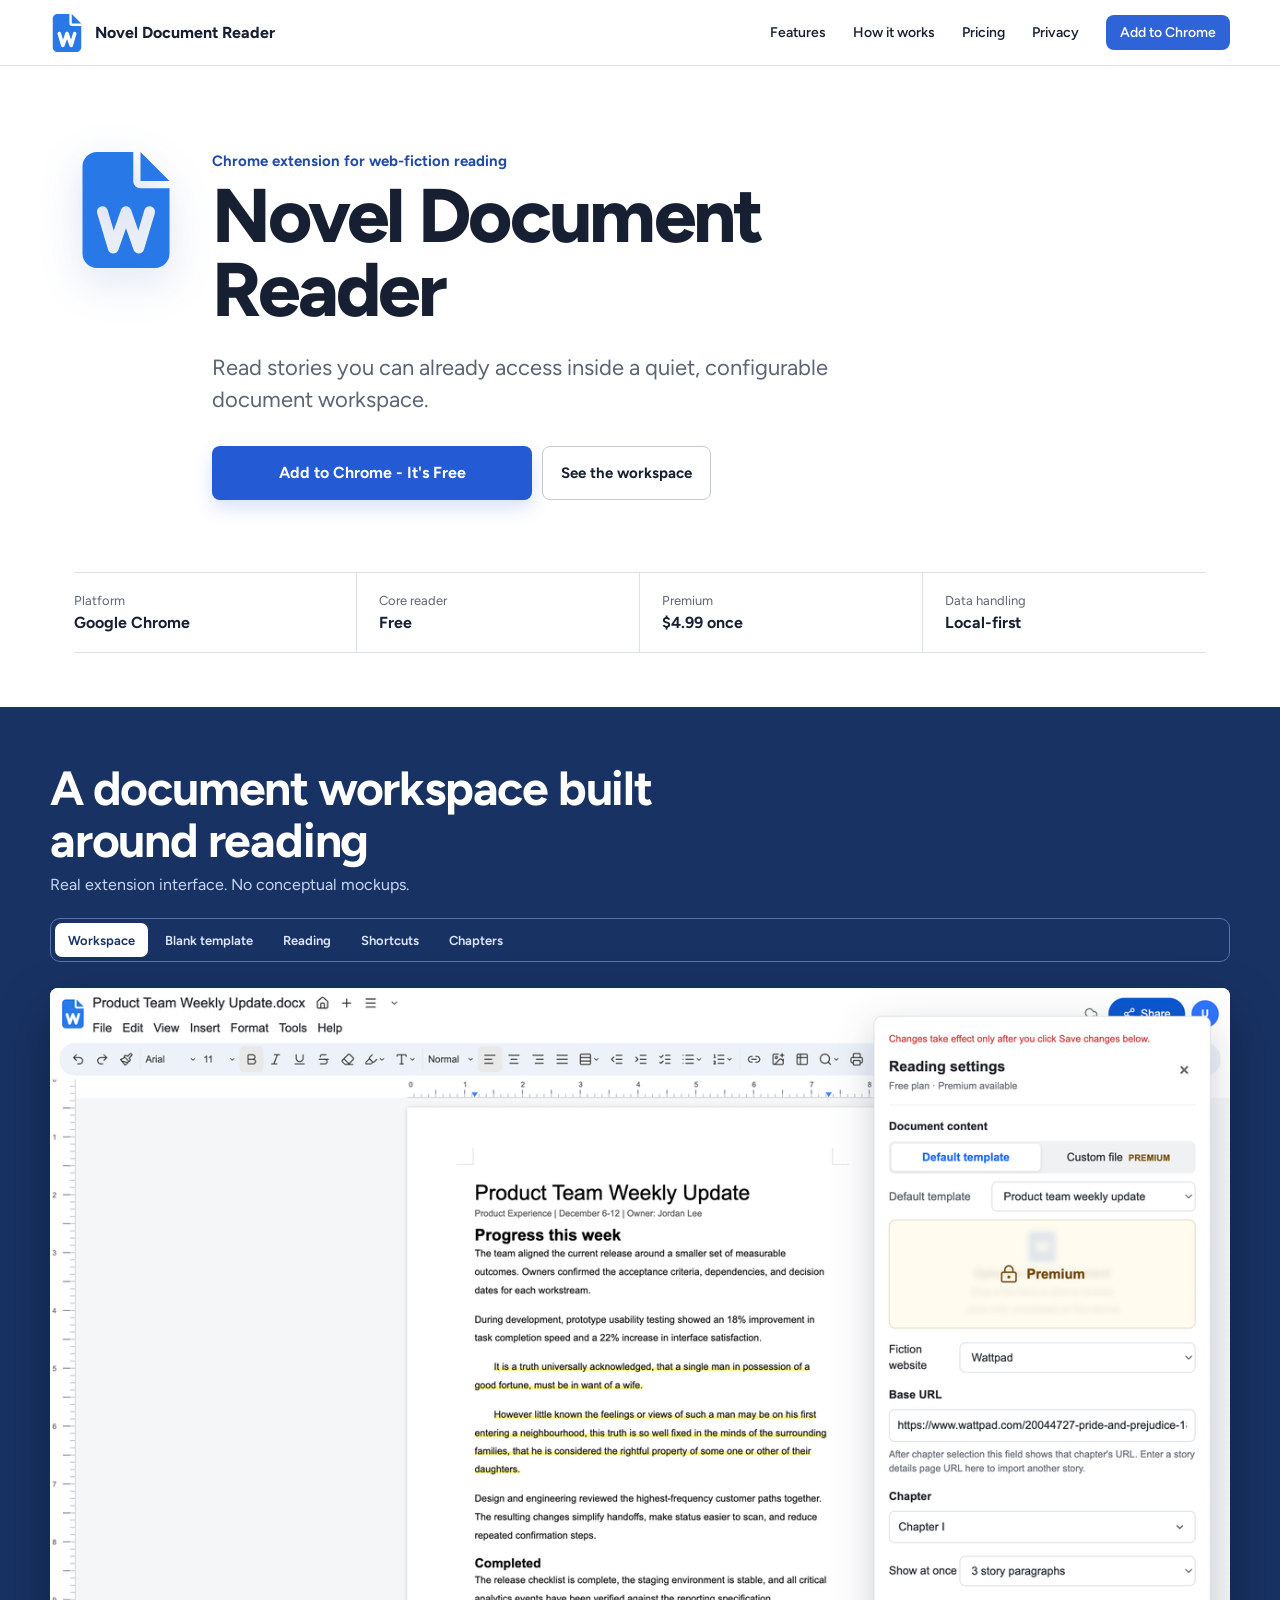
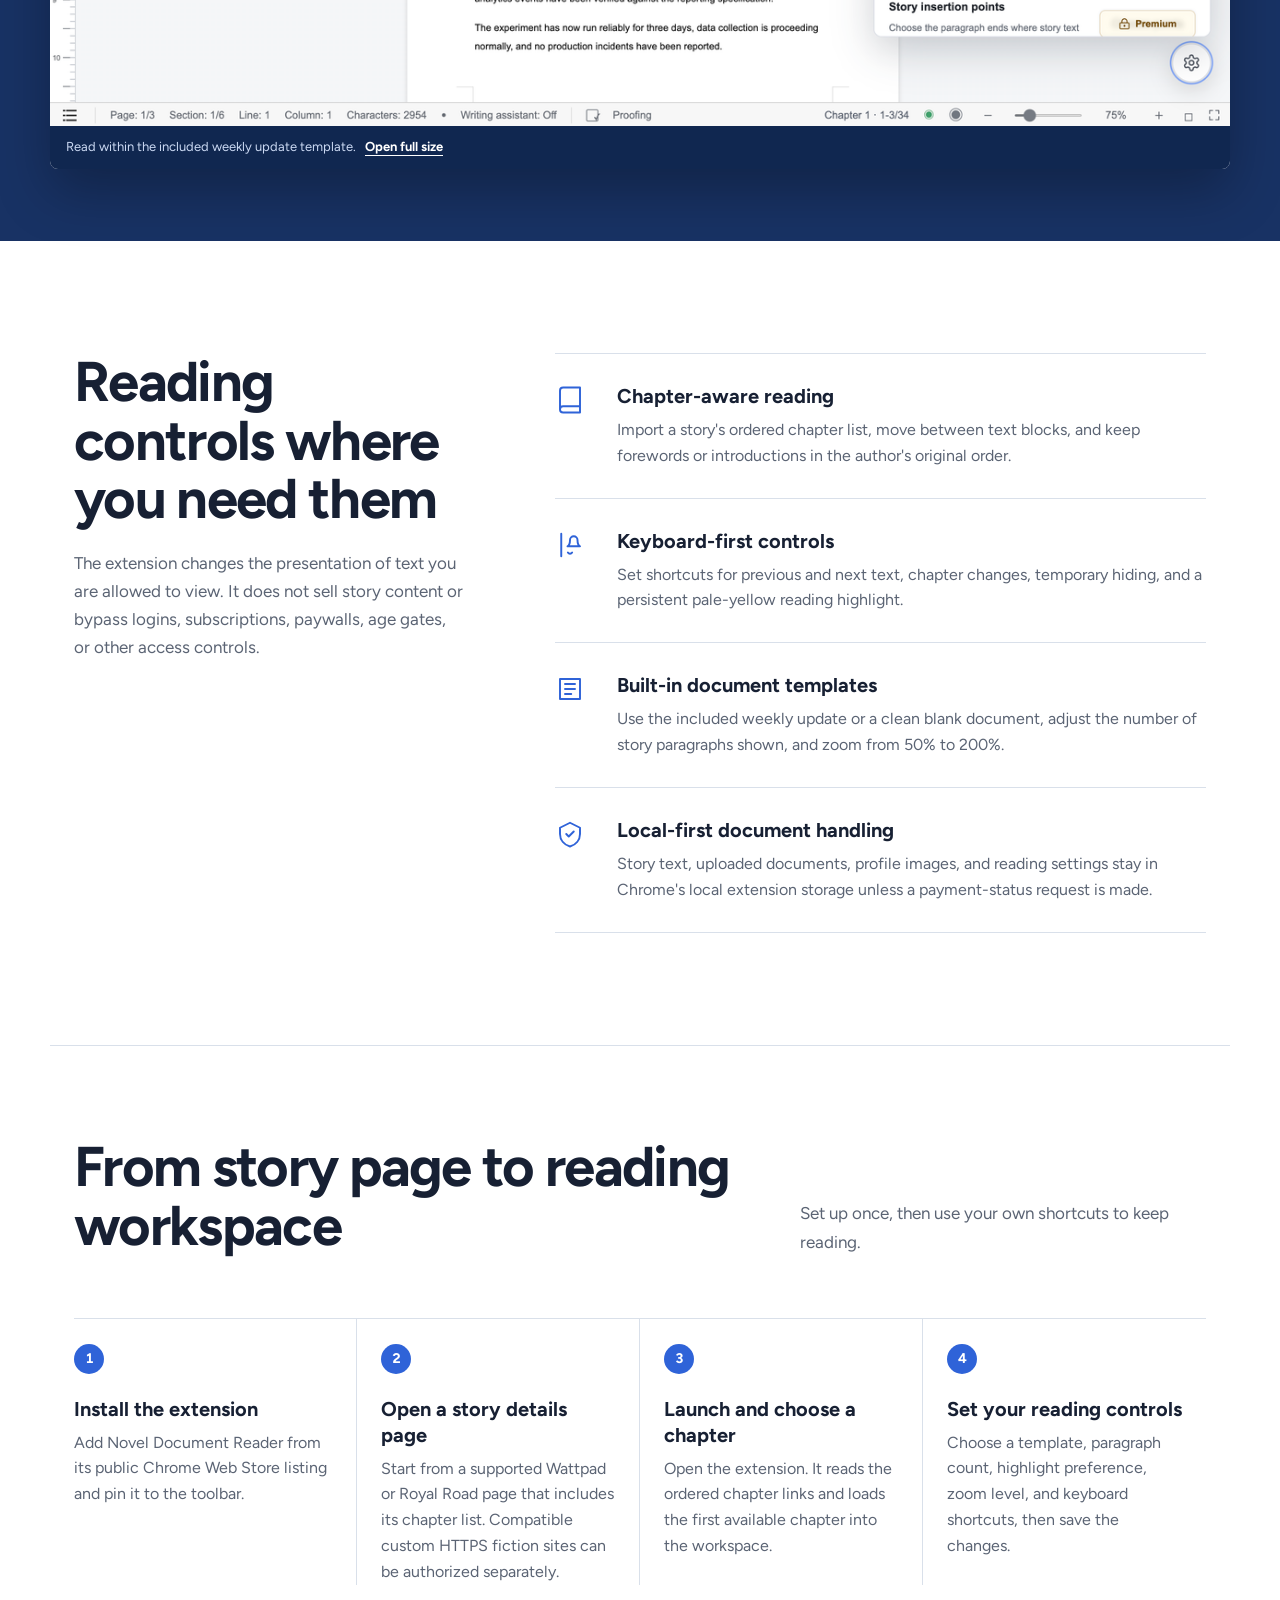
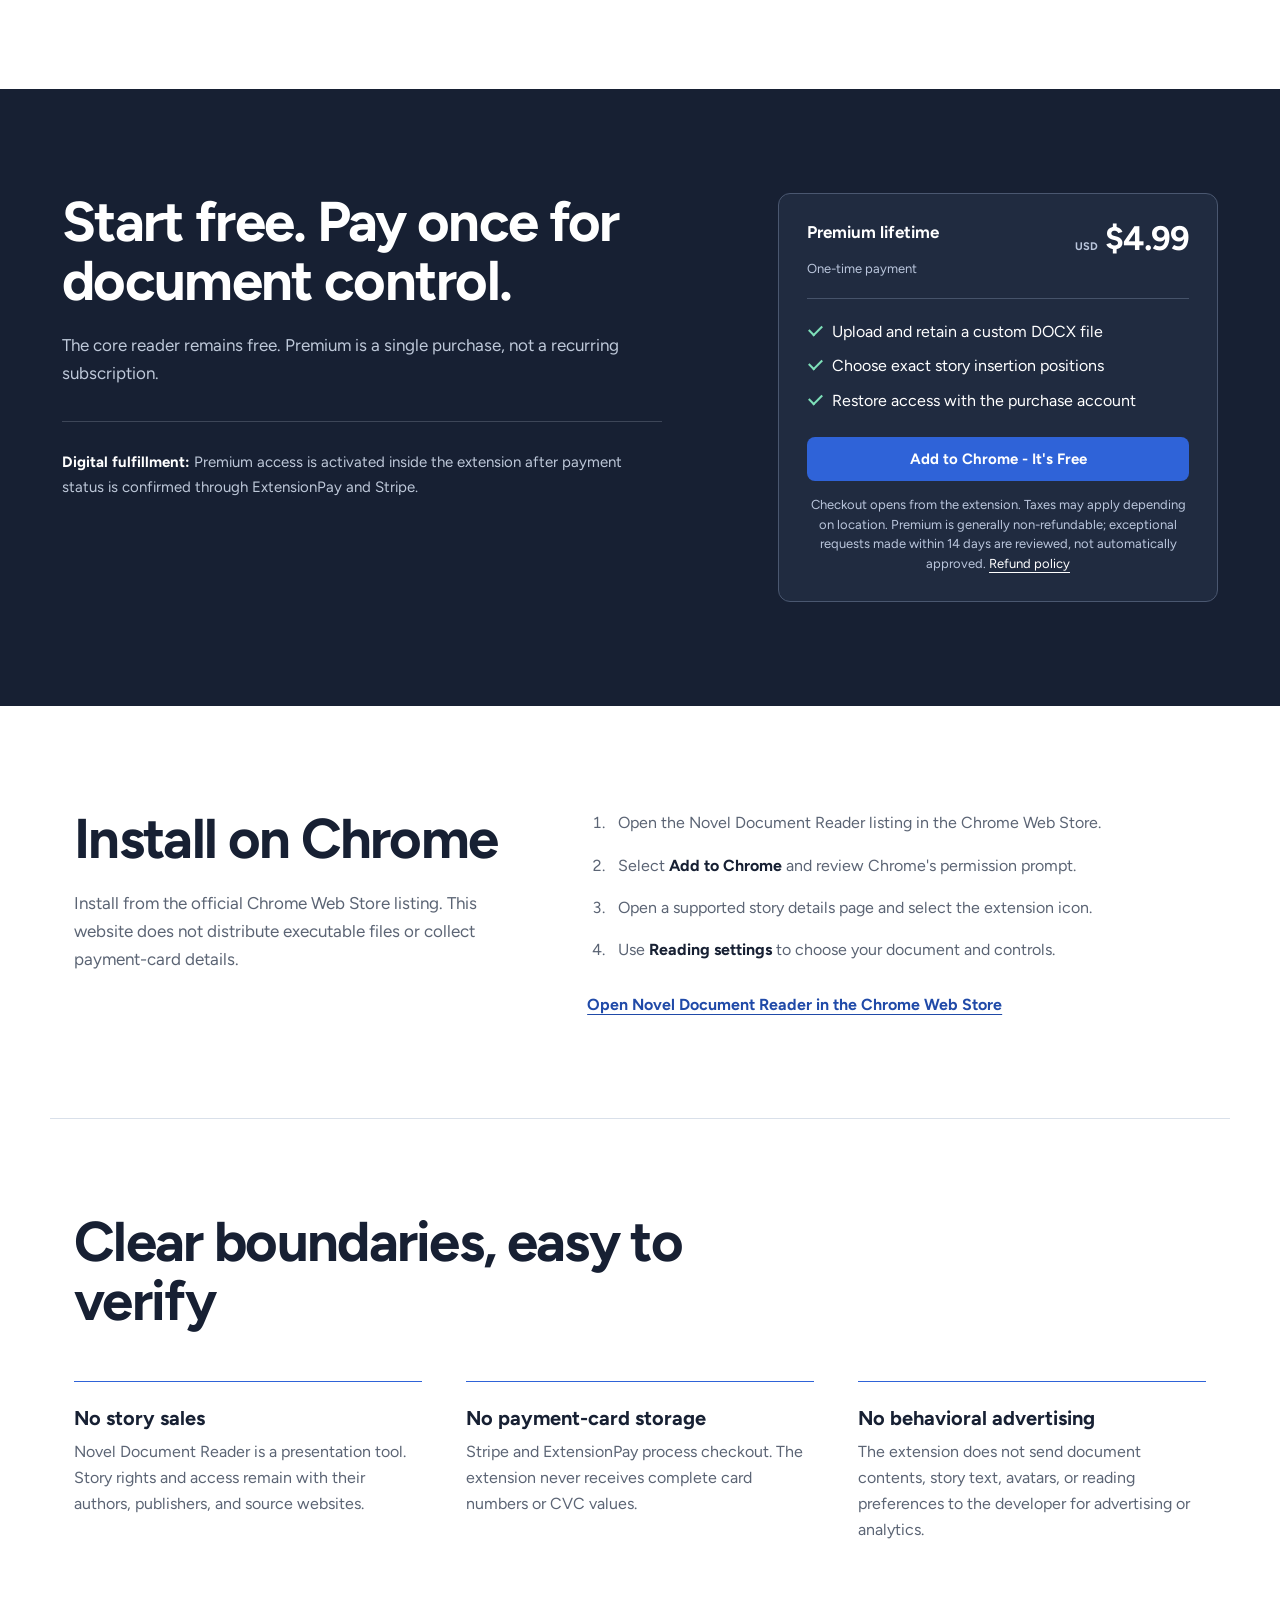
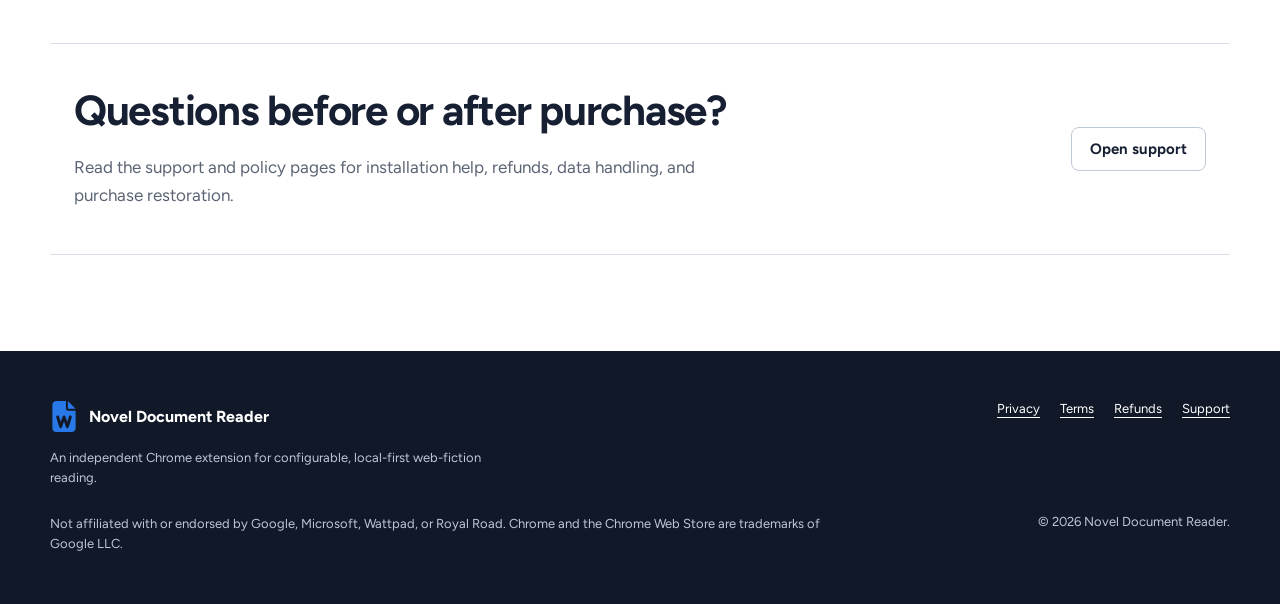
==== commit 73768777: "Point published site to Chrome Web Store listing" ====
--- a/index.html
+++ b/index.html
@@ -27,7 +27,7 @@
         <a href="#how-it-works">How it works</a>
         <a href="#pricing">Pricing</a>
         <a href="privacy.html">Privacy</a>
-        <a class="header-cta" href="https://chromewebstore.google.com/category/extensions" data-store-link>Add to Chrome</a>
+        <a class="header-cta" href="https://chromewebstore.google.com/detail/novel-document-reader/cjojminibpecajgeomafbkmacmbaingk" data-store-link>Add to Chrome</a>
       </nav>
     </header>
 
@@ -40,10 +40,9 @@
             <h1 id="product-title">Novel Document Reader</h1>
             <p class="hero-summary">Read stories you can already access inside a quiet, configurable document workspace.</p>
             <div class="hero-actions">
-              <a class="button primary store-cta" href="https://chromewebstore.google.com/category/extensions" data-store-link>Add to Chrome - It's Free</a>
+              <a class="button primary store-cta" href="https://chromewebstore.google.com/detail/novel-document-reader/cjojminibpecajgeomafbkmacmbaingk" data-store-link>Add to Chrome - It's Free</a>
               <a class="button secondary" href="#product-tour">See the workspace</a>
             </div>
-            <p class="store-status">Store listing under review. This link opens the Chrome extensions category until our listing is live.</p>
           </div>
         </div>
         <dl class="product-facts" aria-label="Product details">
@@ -144,7 +143,7 @@
             <li>Choose exact story insertion positions</li>
             <li>Restore access with the purchase account</li>
           </ul>
-          <a class="button primary full" href="https://chromewebstore.google.com/category/extensions" data-store-link>Add to Chrome - It's Free</a>
+          <a class="button primary full" href="https://chromewebstore.google.com/detail/novel-document-reader/cjojminibpecajgeomafbkmacmbaingk" data-store-link>Add to Chrome - It's Free</a>
           <p class="price-note">Checkout opens from the extension. Taxes may apply depending on location. Premium is generally non-refundable; exceptional requests made within 14 days are reviewed, not automatically approved. <a href="refunds.html">Refund policy</a></p>
         </div>
       </section>
@@ -152,7 +151,7 @@
       <section id="install" class="install-section" aria-labelledby="install-title">
         <div>
           <h2 id="install-title">Install on Chrome</h2>
-          <p>The public store listing will be the official installation source. This website does not distribute executable files or collect payment-card details.</p>
+          <p>Install from the official Chrome Web Store listing. This website does not distribute executable files or collect payment-card details.</p>
         </div>
         <ol>
           <li>Open the Novel Document Reader listing in the Chrome Web Store.</li>
@@ -160,8 +159,7 @@
           <li>Open a supported story details page and select the extension icon.</li>
           <li>Use <strong>Reading settings</strong> to choose your document and controls.</li>
         </ol>
-        <a class="text-link store-link" href="https://chromewebstore.google.com/category/extensions" data-store-link>Chrome Web Store listing</a>
-        <p class="store-status install-status">Our store listing is under review. For now, this link opens the Chrome extensions category; installation is not available from that page yet.</p>
+        <a class="text-link store-link" href="https://chromewebstore.google.com/detail/novel-document-reader/cjojminibpecajgeomafbkmacmbaingk" data-store-link>Open Novel Document Reader in the Chrome Web Store</a>
       </section>
 
       <section class="trust-section" aria-labelledby="trust-title">
--- a/styles.css
+++ b/styles.css
@@ -61,7 +61,6 @@
 h1 { max-width: 760px; margin: 0; font-size: clamp(46px, 6vw, 76px); line-height: .98; letter-spacing: -.035em; font-weight: 760; }
 .hero-summary { max-width: 670px; margin: 24px 0 0; color: var(--muted); font-size: 22px; line-height: 1.45; }
 .hero-actions { display: flex; flex-wrap: wrap; gap: 10px; margin-top: 30px; }
-.store-status { max-width: 55ch; margin: 13px 0 0; color: var(--muted); font-size: 13px; line-height: 1.5; }
 .button { min-height: 44px; display: inline-flex; align-items: center; justify-content: center; padding: 0 18px; border: 1px solid transparent; border-radius: 8px; font-size: 15px; font-weight: 680; text-decoration: none; transition: background-color .18s ease, border-color .18s ease, color .18s ease; }
 .button.primary { color: #fff; background: var(--blue); }
 .button.primary:hover { background: var(--blue-dark); }
@@ -132,7 +131,6 @@
 .install-section li { padding: 0 0 17px 9px; color: var(--muted); line-height: 1.58; }
 .install-section li strong { color: var(--ink); }
 .install-section .text-link { grid-column: 2; justify-self: start; color: var(--blue-dark); font-weight: 680; }
-.install-section .install-status { grid-column: 2; margin-top: 0; }
 .store-link[aria-disabled="true"] { color: var(--muted); cursor: not-allowed; text-decoration-style: dotted; }
 
 .trust-section { padding-top: 94px; padding-bottom: 100px; border-top: 1px solid var(--rule); }
@@ -170,7 +168,6 @@
   .pricing-section { justify-content: stretch; }
   .price-panel { width: min(100%, 520px); }
   .install-section .text-link { grid-column: 1; }
-  .install-section .install-status { grid-column: 1; }
   .trust-grid { grid-template-columns: 1fr; gap: 24px; }
 }
 
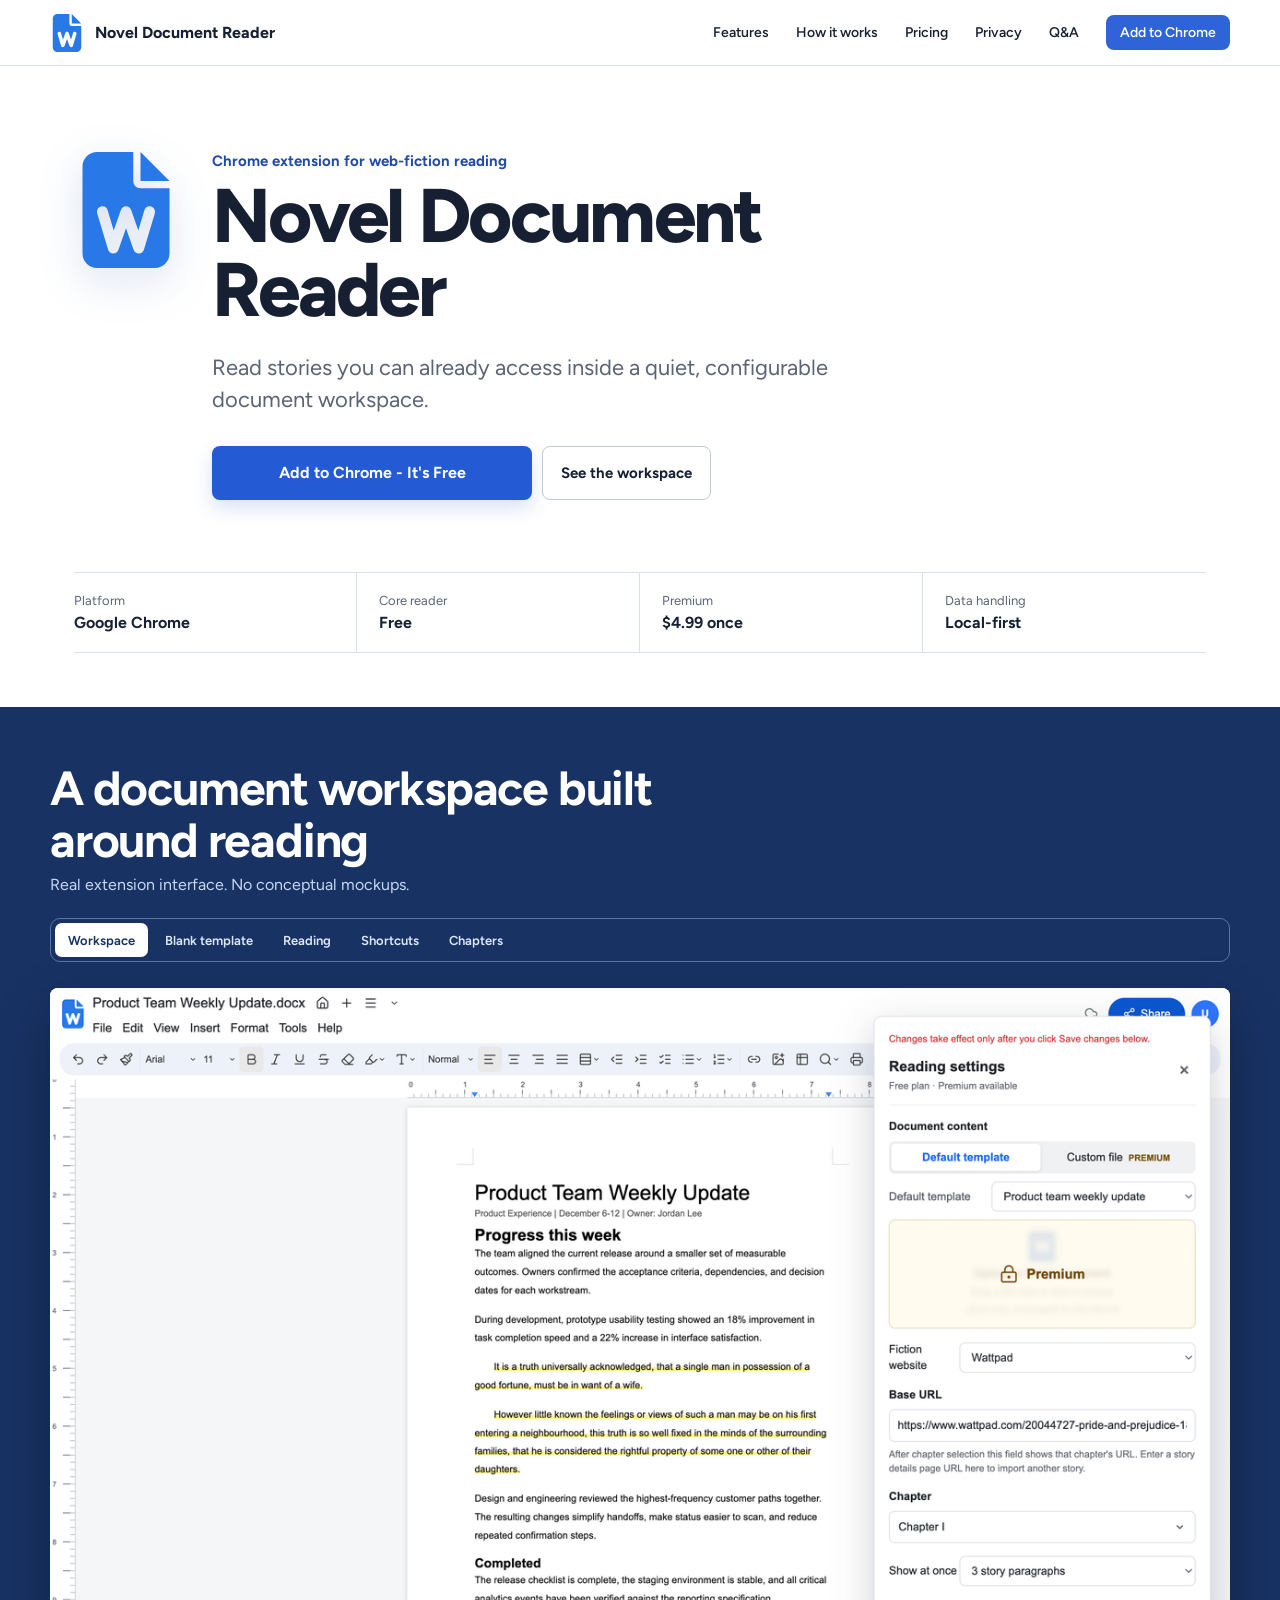
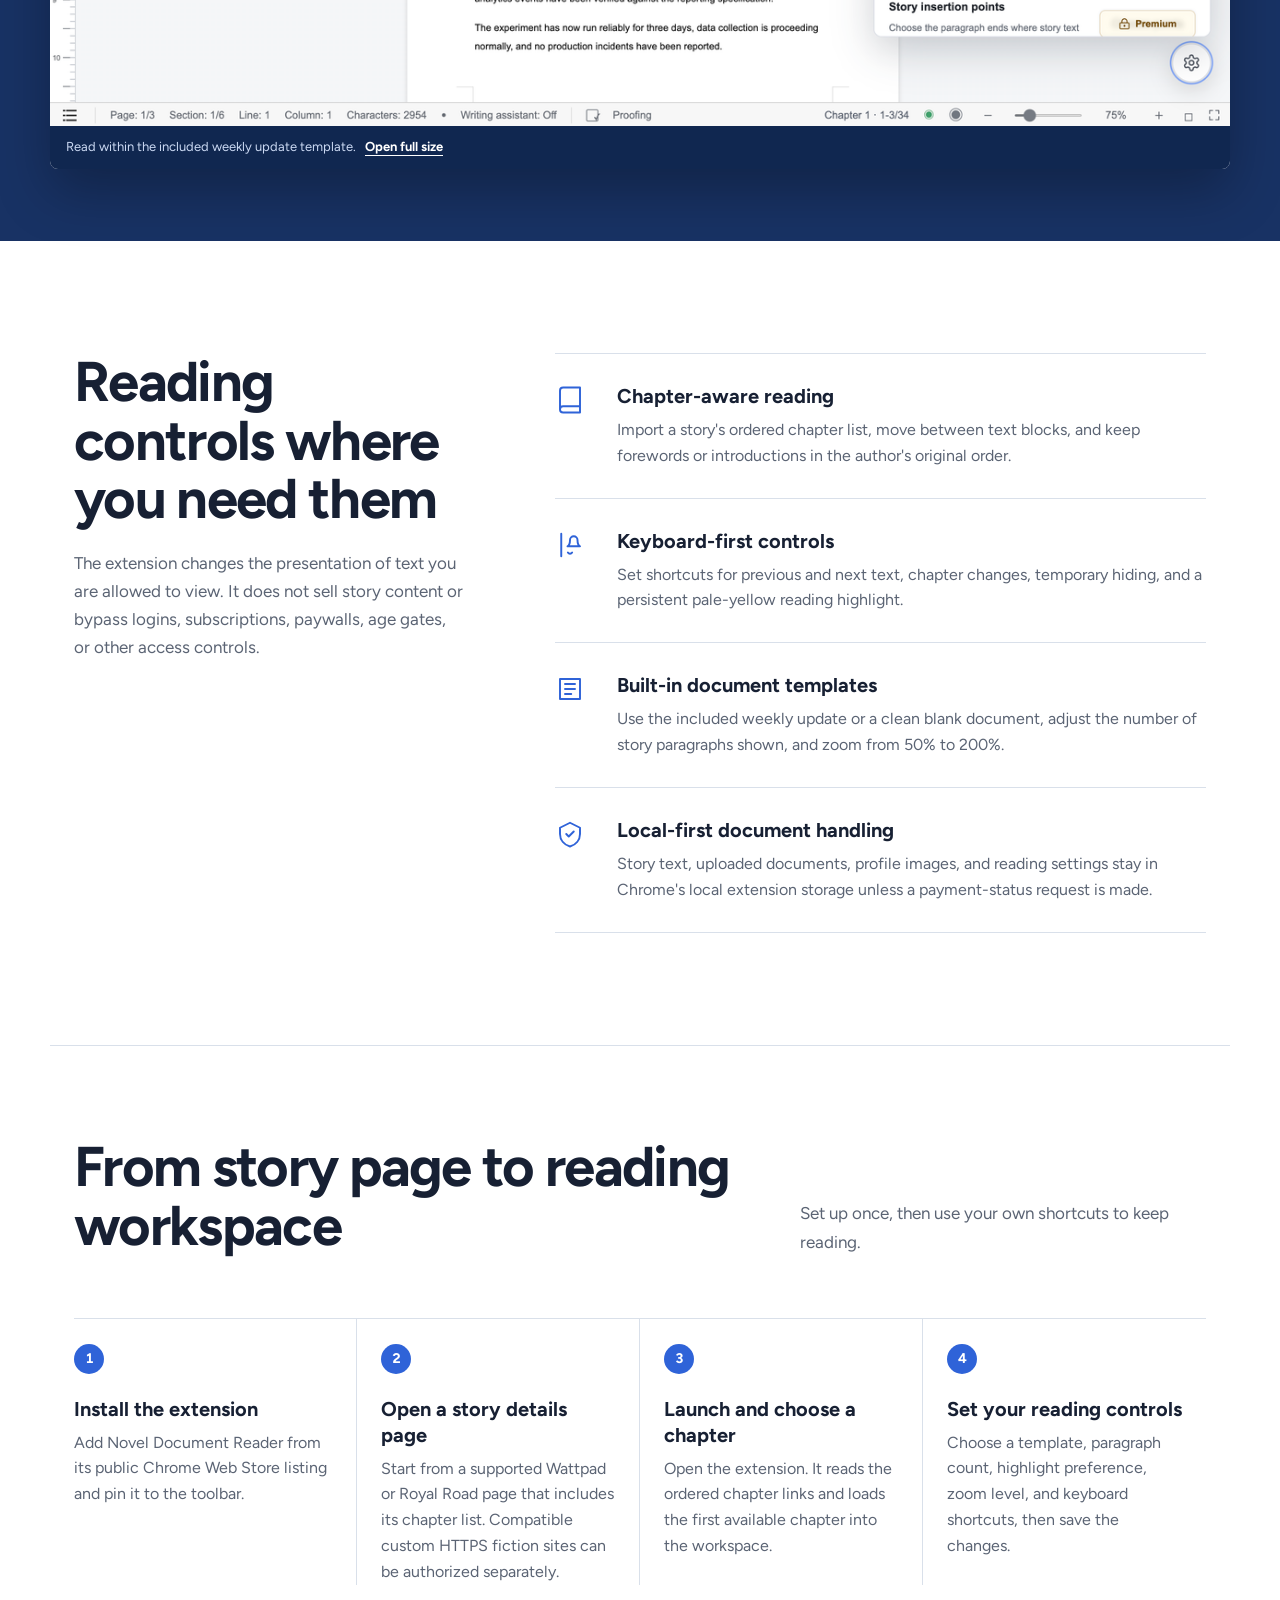
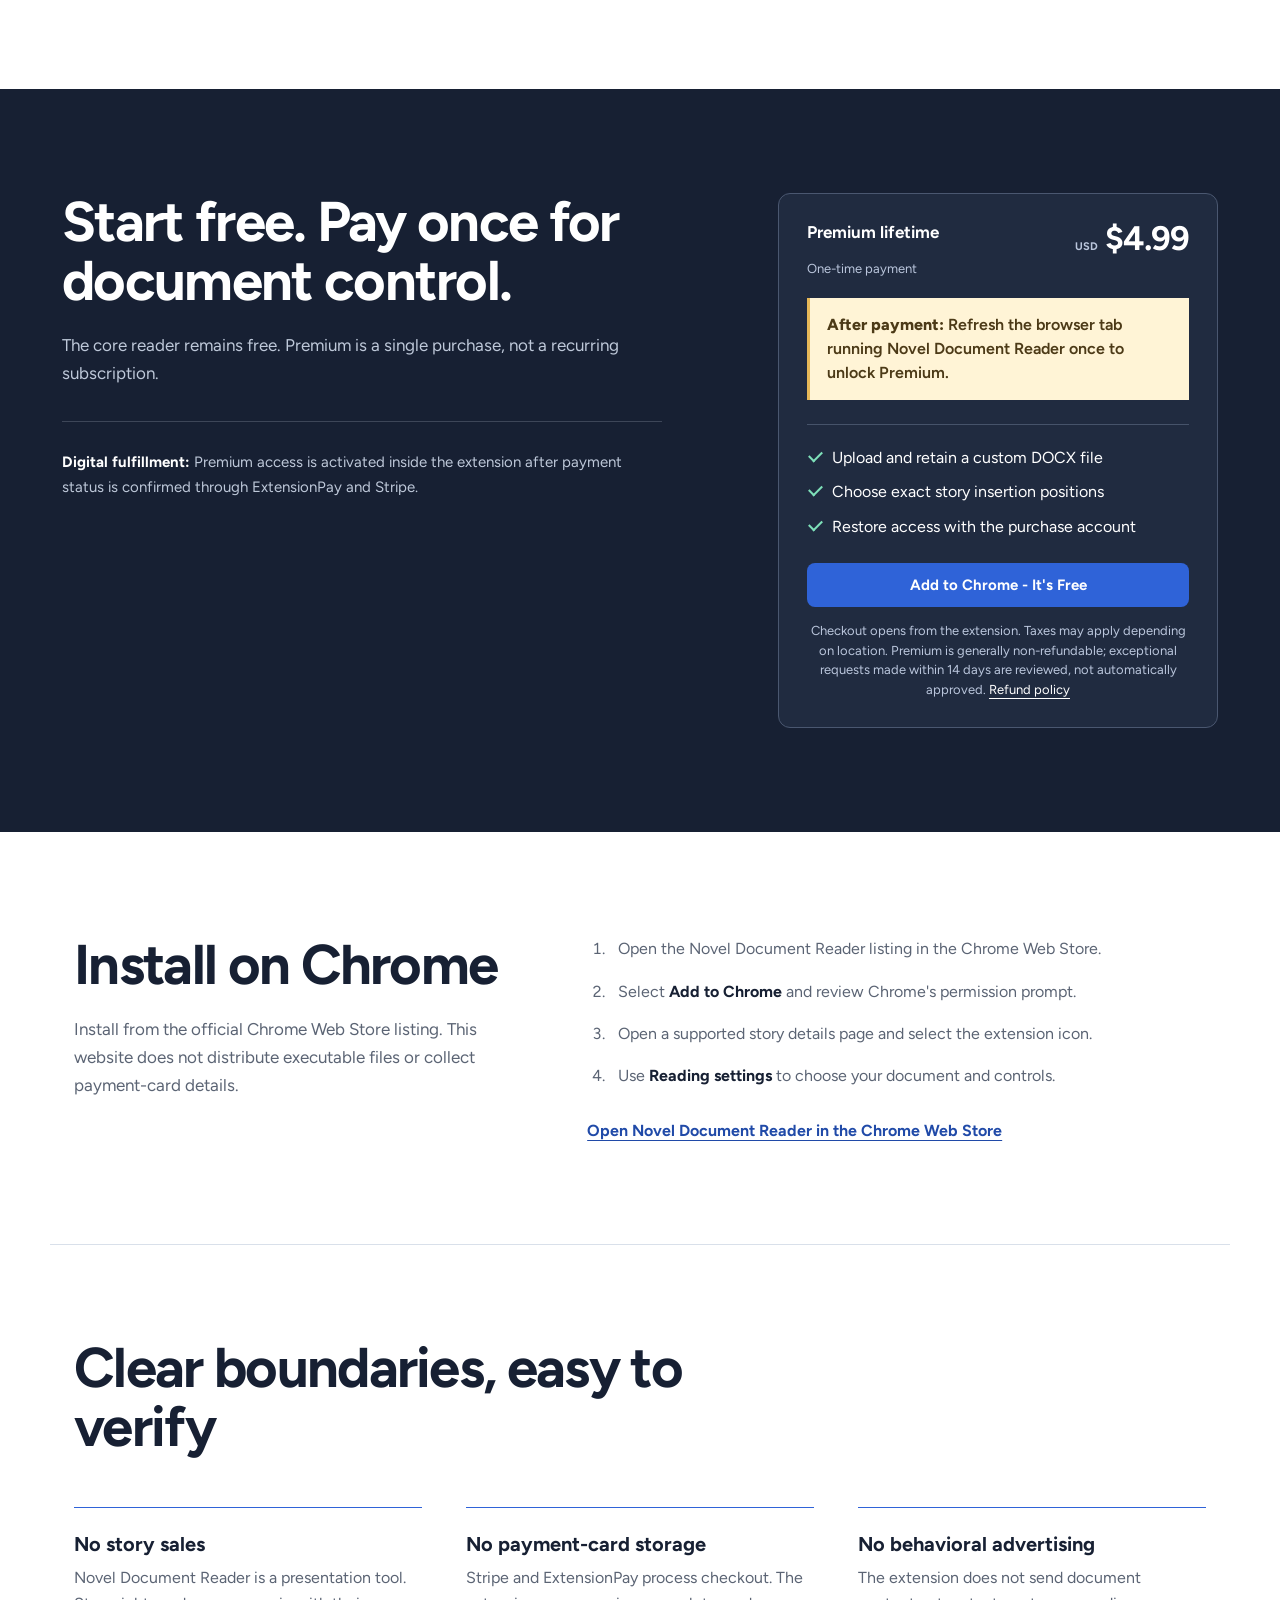
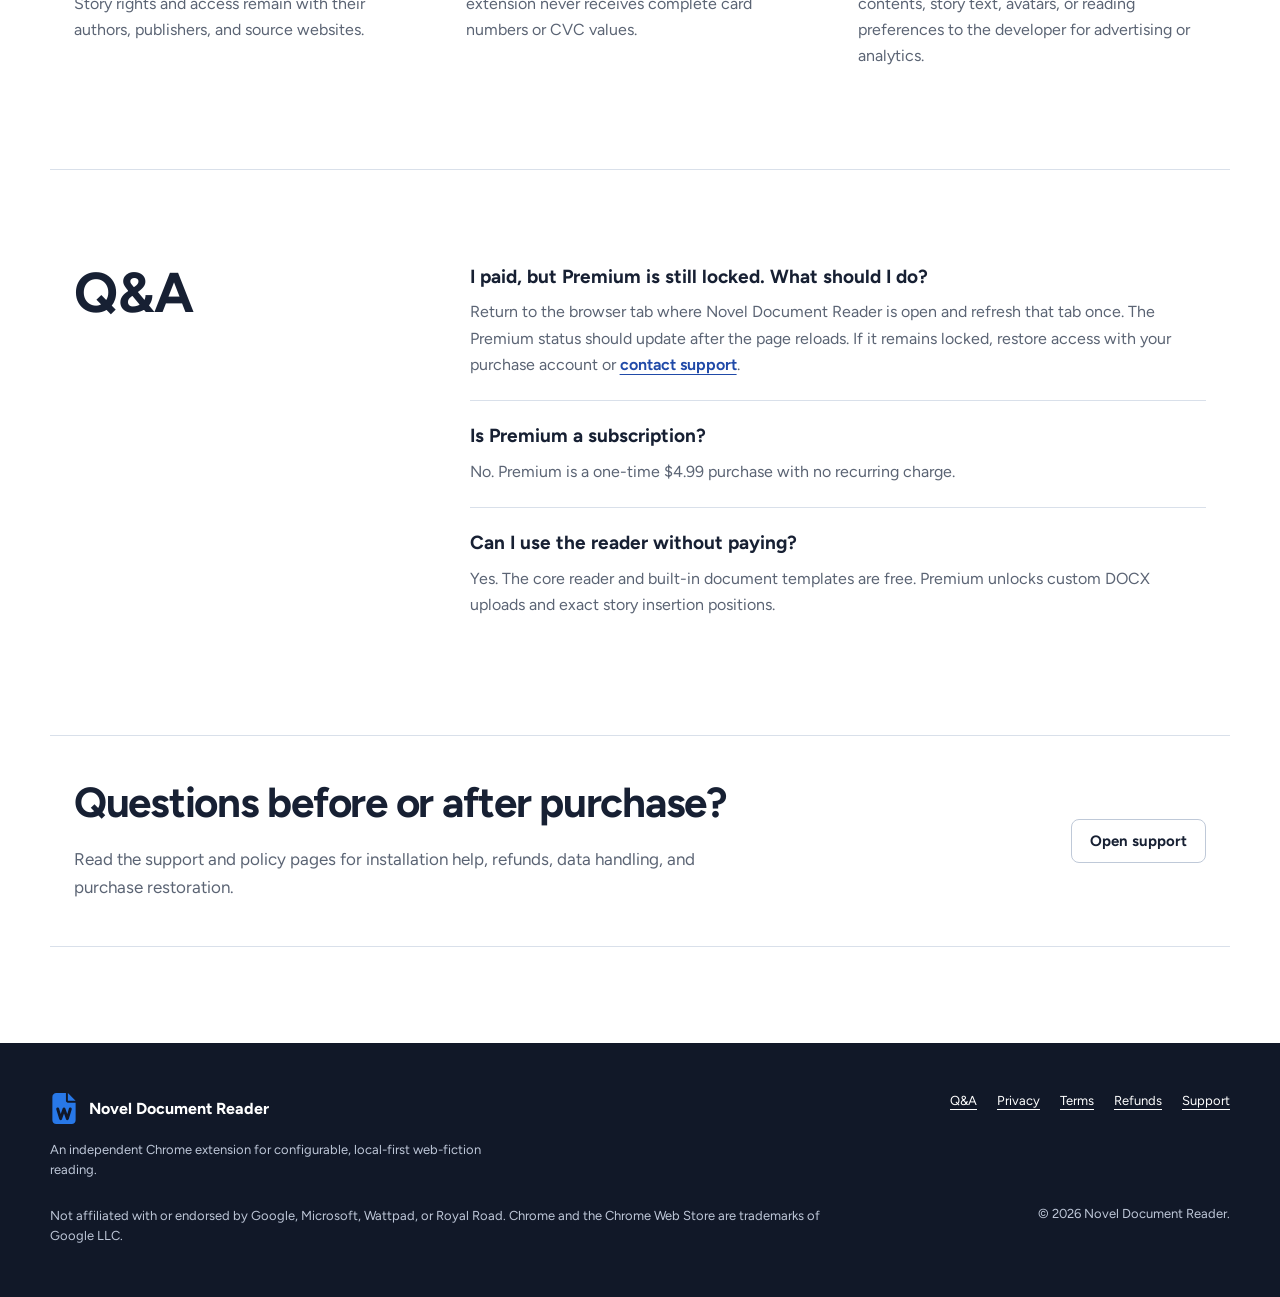
==== commit 1a501fe7: "Explain Premium activation refresh on product site" ====
--- a/index.html
+++ b/index.html
@@ -27,6 +27,7 @@
         <a href="#how-it-works">How it works</a>
         <a href="#pricing">Pricing</a>
         <a href="privacy.html">Privacy</a>
+        <a href="#qa">Q&amp;A</a>
         <a class="header-cta" href="https://chromewebstore.google.com/detail/novel-document-reader/cjojminibpecajgeomafbkmacmbaingk" data-store-link>Add to Chrome</a>
       </nav>
     </header>
@@ -138,6 +139,7 @@
         <div class="price-panel" aria-label="Premium lifetime price">
           <div class="price-line"><span>Premium lifetime</span><strong><small>USD</small> $4.99</strong></div>
           <p>One-time payment</p>
+          <p class="activation-notice"><strong>After payment:</strong> Refresh the browser tab running Novel Document Reader once to unlock Premium.</p>
           <ul>
             <li>Upload and retain a custom DOCX file</li>
             <li>Choose exact story insertion positions</li>
@@ -171,6 +173,24 @@
         </div>
       </section>
 
+      <section id="qa" class="qa-section" aria-labelledby="qa-title">
+        <h2 id="qa-title">Q&amp;A</h2>
+        <dl class="qa-list">
+          <div>
+            <dt>I paid, but Premium is still locked. What should I do?</dt>
+            <dd>Return to the browser tab where Novel Document Reader is open and refresh that tab once. The Premium status should update after the page reloads. If it remains locked, restore access with your purchase account or <a href="support.html">contact support</a>.</dd>
+          </div>
+          <div>
+            <dt>Is Premium a subscription?</dt>
+            <dd>No. Premium is a one-time $4.99 purchase with no recurring charge.</dd>
+          </div>
+          <div>
+            <dt>Can I use the reader without paying?</dt>
+            <dd>Yes. The core reader and built-in document templates are free. Premium unlocks custom DOCX uploads and exact story insertion positions.</dd>
+          </div>
+        </dl>
+      </section>
+
       <section class="support-strip" aria-labelledby="support-title">
         <div><h2 id="support-title">Questions before or after purchase?</h2><p>Read the support and policy pages for installation help, refunds, data handling, and purchase restoration.</p></div>
         <a class="button secondary" href="support.html">Open support</a>
@@ -179,7 +199,7 @@
 
     <footer class="site-footer">
       <div><a class="brand footer-brand" href="index.html"><img src="assets/product-icon.svg" alt="" width="28" height="31"><span>Novel Document Reader</span></a><p>An independent Chrome extension for configurable, local-first web-fiction reading.</p></div>
-      <nav aria-label="Policies"><a href="privacy.html">Privacy</a><a href="terms.html">Terms</a><a href="refunds.html">Refunds</a><a href="support.html">Support</a></nav>
+      <nav aria-label="Policies and help"><a href="index.html#qa">Q&amp;A</a><a href="privacy.html">Privacy</a><a href="terms.html">Terms</a><a href="refunds.html">Refunds</a><a href="support.html">Support</a></nav>
       <p class="legal">Not affiliated with or endorsed by Google, Microsoft, Wattpad, or Royal Road. Chrome and the Chrome Web Store are trademarks of Google LLC.</p>
       <p class="copyright">&copy; <span data-current-year></span> Novel Document Reader.</p>
     </footer>
--- a/styles.css
+++ b/styles.css
@@ -90,7 +90,7 @@
 .screenshot-stage figcaption { padding: 12px 16px; color: #cbd9f3; background: #102750; font-size: 13px; line-height: 1.45; }
 .screenshot-stage figcaption a { margin-left: 6px; color: #fff; font-weight: 680; white-space: nowrap; }
 
-.feature-section, .steps-section, .pricing-section, .install-section, .trust-section, .support-strip { max-width: var(--max-width); margin: 0 auto; padding-left: 24px; padding-right: 24px; }
+.feature-section, .steps-section, .pricing-section, .install-section, .trust-section, .qa-section, .support-strip { max-width: var(--max-width); margin: 0 auto; padding-left: 24px; padding-right: 24px; }
 .feature-section { display: grid; grid-template-columns: minmax(260px, .75fr) minmax(0, 1.25fr); gap: 90px; padding-top: 112px; padding-bottom: 112px; }
 .section-intro { align-self: start; position: sticky; top: 106px; }
 .section-intro h2, .pricing-copy h2, .install-section h2, .trust-section > h2, .support-strip h2 { margin: 0; font-size: clamp(34px, 4.4vw, 56px); line-height: 1.05; letter-spacing: -.03em; }
@@ -120,6 +120,8 @@
 .price-line strong { font-size: 34px; line-height: 1; letter-spacing: -.03em; white-space: nowrap; }
 .price-line small { color: #bac6dc; font-size: 11px; letter-spacing: 0; }
 .price-panel > p { margin: 5px 0 22px; color: #bac6dc; font-size: 13px; }
+.price-panel .activation-notice { margin: 18px 0 24px; padding: 15px 17px; border-left: 3px solid #e6b858; color: #4c3a17; background: #fff4d6; font-size: 16px; font-weight: 620; line-height: 1.5; }
+.activation-notice strong { font-weight: 780; }
 .price-panel ul { display: grid; gap: 12px; margin: 0 0 25px; padding: 22px 0 0; border-top: 1px solid #46536a; list-style: none; }
 .price-panel li { position: relative; padding-left: 25px; line-height: 1.4; }
 .price-panel li::before { content: ""; position: absolute; left: 2px; top: 4px; width: 11px; height: 6px; border-left: 2px solid #7ee0b9; border-bottom: 2px solid #7ee0b9; transform: rotate(-45deg); }
@@ -137,6 +139,14 @@
 .trust-section > h2 { max-width: 700px; }
 .trust-grid { display: grid; grid-template-columns: repeat(3, minmax(0, 1fr)); gap: 44px; margin-top: 50px; }
 .trust-grid div { padding-top: 23px; border-top: 1px solid var(--blue); }
+.qa-section { display: grid; grid-template-columns: minmax(220px, .6fr) minmax(0, 1.4fr); gap: 80px; padding-top: 94px; padding-bottom: 94px; border-top: 1px solid var(--rule); scroll-margin-top: 84px; }
+.qa-section h2 { margin: 0; font-size: clamp(34px, 4.4vw, 56px); line-height: 1.05; }
+.qa-list { margin: 0; }
+.qa-list div { padding: 22px 0; border-top: 1px solid var(--rule); }
+.qa-list div:first-child { padding-top: 0; border-top: 0; }
+.qa-list dt { font-size: 19px; font-weight: 700; line-height: 1.35; }
+.qa-list dd { margin: 10px 0 0; color: var(--muted); line-height: 1.65; }
+.qa-list a { color: var(--blue-dark); font-weight: 650; }
 .support-strip { display: flex; align-items: center; justify-content: space-between; gap: 48px; margin-bottom: 96px; padding-top: 45px; padding-bottom: 45px; border-top: 1px solid var(--rule); border-bottom: 1px solid var(--rule); }
 .support-strip h2 { font-size: clamp(28px, 3.5vw, 42px); }
 
@@ -169,6 +179,7 @@
   .price-panel { width: min(100%, 520px); }
   .install-section .text-link { grid-column: 1; }
   .trust-grid { grid-template-columns: 1fr; gap: 24px; }
+  .qa-section { grid-template-columns: 1fr; gap: 30px; }
 }
 
 @media (max-width: 720px) {
@@ -195,7 +206,7 @@
   .media-tabs { width: 100%; }
   .button.store-cta { width: 100%; }
   .screenshot-stage img { min-height: 0; object-fit: contain; object-position: top left; }
-  .feature-section, .steps-section, .install-section, .trust-section { padding-top: 72px; padding-bottom: 72px; }
+  .feature-section, .steps-section, .install-section, .trust-section, .qa-section { padding-top: 72px; padding-bottom: 72px; }
   .section-intro.compact { grid-template-columns: 1fr; gap: 12px; }
   .steps { grid-template-columns: 1fr; }
   .steps li, .steps li + li, .steps li:nth-child(3) { display: grid; grid-template-columns: 36px minmax(0, 1fr); gap: 14px; padding: 22px 0; border-right: 0; border-bottom: 1px solid var(--rule); }
